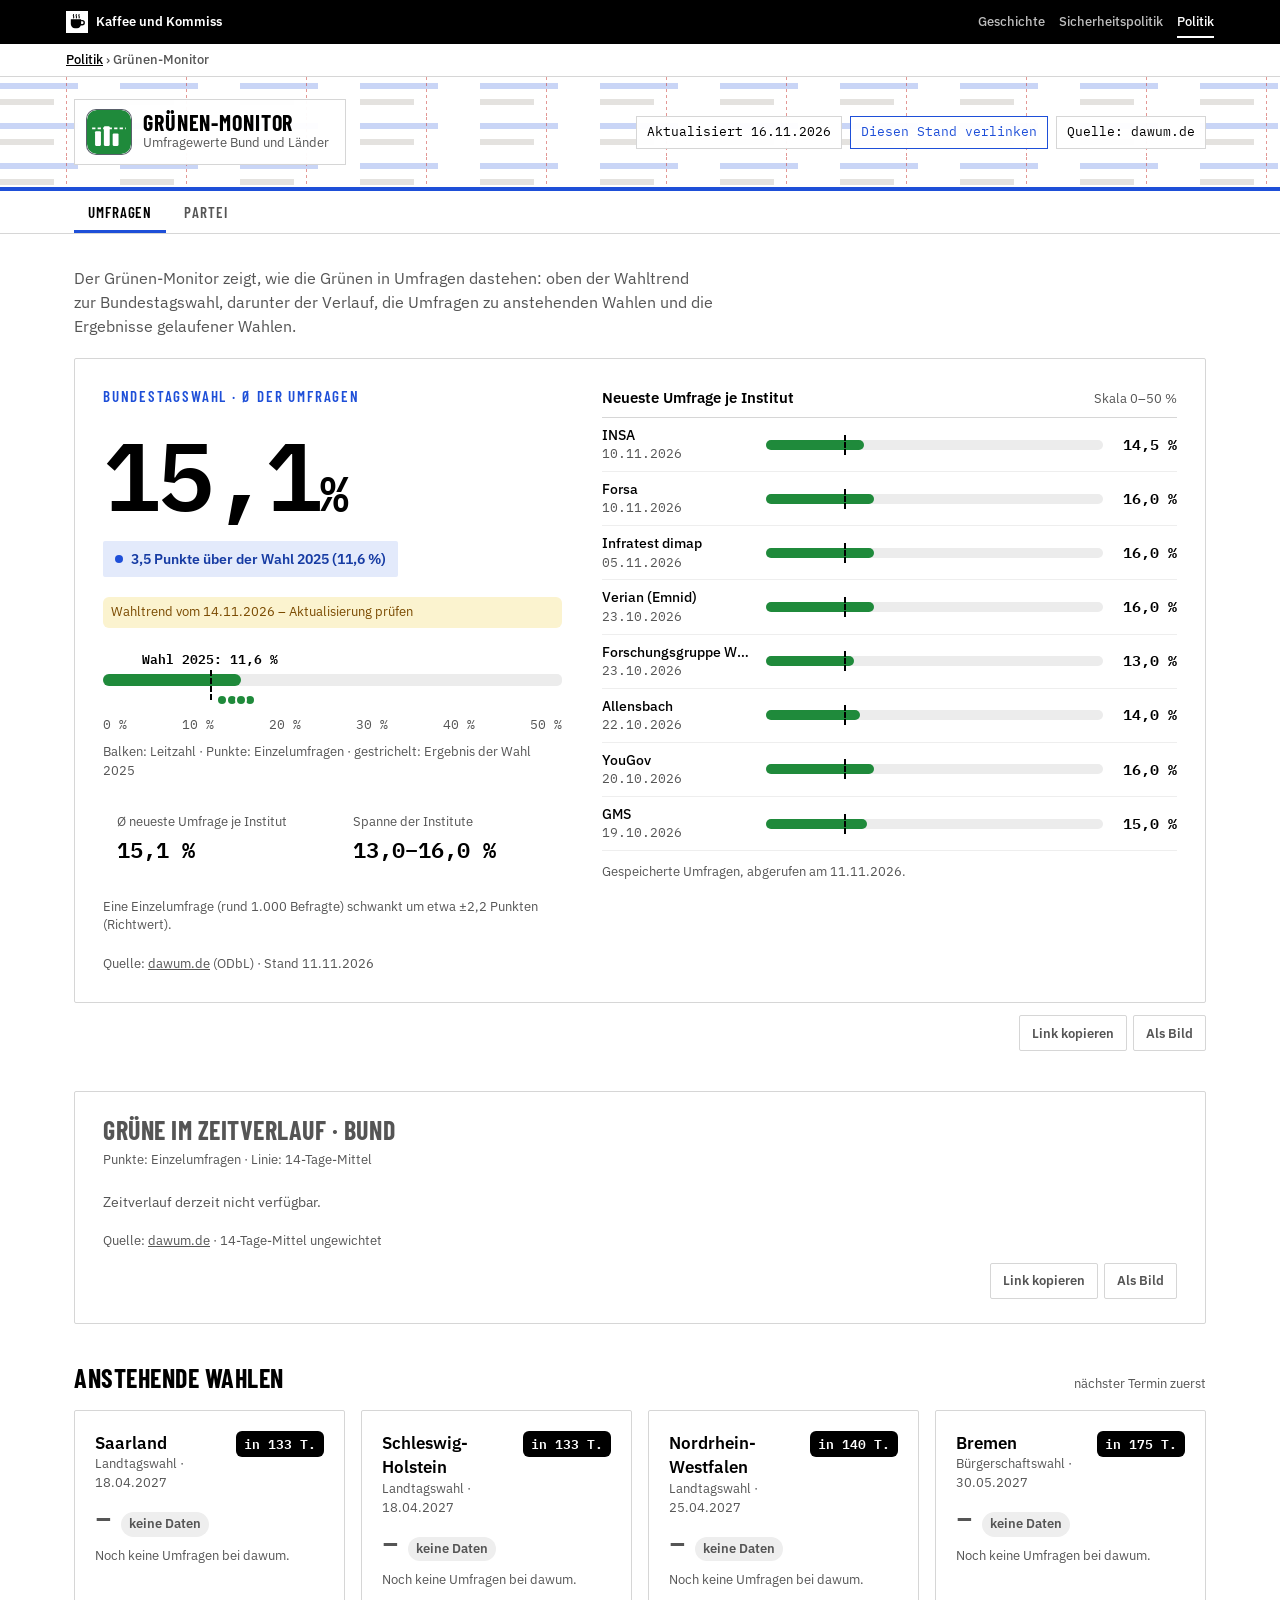
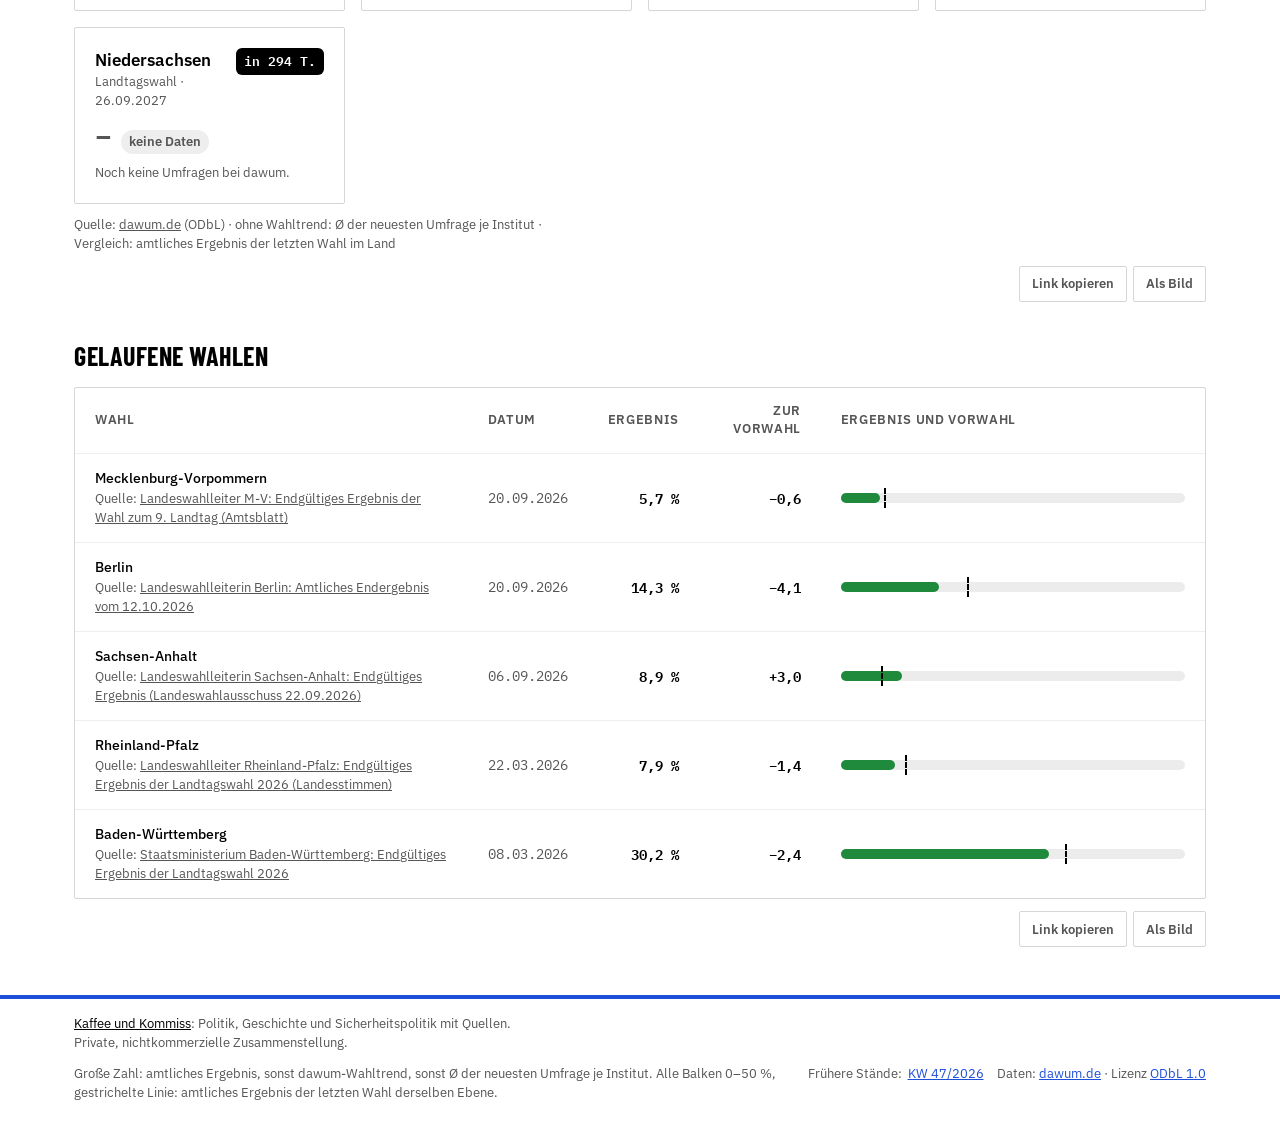
==== index.html @ 3185d1db "Startseite: Einleitungssatz vor dem Wahltrend Co-Authored-By: Claude Opus 5.5 <noreply@anthropic.com" ====
<!doctype html>
<html lang="de" class="kk-b-poli">
<head>
<meta charset="utf-8">
<meta name="viewport" content="width=device-width, initial-scale=1">
<title>Grünen-Monitor · Umfragewerte</title>
<meta name="description" content="Aktuelle Grünen-Umfragewerte: Bundestagswahl und Landtagswahlen, sortiert nach Wahltermin, im Vergleich zur letzten Wahl.">
<link rel="canonical" href="https://kaffeeundkommiss.github.io/gruene-monitor/">
<!-- Vorschaukarten für Social Media und Blogs. Bilder erzeugt og/make-og.py (Routine, wöchentlich). -->
<meta property="og:type" content="website">
<meta property="og:site_name" content="Grünen-Monitor">
<meta property="og:locale" content="de_DE">
<meta property="og:title" content="Grünen-Monitor · Umfragewerte">
<meta property="og:description" content="Aktuelle Grünen-Umfragewerte: Bundestagswahl und Landtagswahlen, sortiert nach Wahltermin, im Vergleich zur letzten Wahl.">
<meta property="og:url" content="https://kaffeeundkommiss.github.io/gruene-monitor/">
<meta property="og:image" content="https://kaffeeundkommiss.github.io/gruene-monitor/og/umfragen.png">
<meta property="og:image:width" content="1200">
<meta property="og:image:height" content="630">
<meta property="og:image:alt" content="Grünen-Wahltrend im Bund im Vergleich zur Bundestagswahl 2025 und 14-Tage-Mittel der letzten 90 Tage">
<meta name="twitter:card" content="summary_large_image">
<meta name="twitter:title" content="Grünen-Monitor · Umfragewerte">
<meta name="twitter:description" content="Aktuelle Grünen-Umfragewerte: Bundestagswahl und Landtagswahlen, sortiert nach Wahltermin, im Vergleich zur letzten Wahl.">
<meta name="twitter:image" content="https://kaffeeundkommiss.github.io/gruene-monitor/og/umfragen.png">
<link rel="icon" href="icons/favicon.ico" sizes="32x32">
<link rel="icon" href="icons/favicon.svg" type="image/svg+xml">
<link rel="apple-touch-icon" sizes="180x180" href="icons/apple-touch-icon.png">
<link rel="apple-touch-icon-precomposed" sizes="180x180" href="icons/apple-touch-icon.png">
<link rel="manifest" href="manifest.webmanifest">
<meta name="theme-color" content="#000000">
<meta name="apple-mobile-web-app-title" content="Grünen-Monitor">
<meta name="apple-mobile-web-app-capable" content="yes">
<link rel="preconnect" href="https://fonts.googleapis.com">
<link rel="preconnect" href="https://fonts.gstatic.com" crossorigin>
<link href="https://fonts.googleapis.com/css2?family=Barlow+Condensed:wght@500;600;700&family=IBM+Plex+Sans:wght@400;500;600;700&family=IBM+Plex+Mono:wght@400;500;600&display=swap" rel="stylesheet">
<link rel="stylesheet" href="basis.css">
<style>
  :root{
    --bg:#F5F6F2; --paper:#FFFFFF; --ink:#171A21; --mute:#5E6470; --line:#E3E5DE;
    --rail:#EEF0EA; --hair:#F0F1EC;
    --ueber:#1E4FD8; --partei:#1F8A3B; --vorwahl:#000000;
    --ok-bg:#E3EAFB; --ok-fg:#163BA3;
    --bad-bg:#FDECEA; --bad-fg:#8A1C12; --bad-dot:#B42318;
    --keine-bg:#EEF0EA; --keine-fg:#4A505B;
    --hinweis-bg:#FBF3CF; --hinweis-fg:#7A4A00;
    --body:"IBM Plex Sans",system-ui,sans-serif;
    --mono:"IBM Plex Mono",ui-monospace,monospace;
    --max:1180px; --r:14px;
  }
  *{box-sizing:border-box}
  html{-webkit-text-size-adjust:100%}
  body{margin:0;background:var(--bg);color:var(--ink);font-family:var(--body);font-size:15px;line-height:1.45}
  a{color:var(--ueber)} a:hover{color:#163BA3}
  .wrap{max-width:var(--max);margin:0 auto;padding:0 24px}
  h2{margin:0;font-size:22px;font-weight:700;letter-spacing:-.01em}
  .mono{font-family:var(--mono)}

  /* ---------- Kopf ---------- */
  header.top{background:var(--ink);color:#F5F6F2}
  header.top .wrap{display:flex;flex-wrap:wrap;align-items:center;justify-content:space-between;gap:16px;padding-top:18px;padding-bottom:18px}
  .marke{display:flex;align-items:center;gap:14px}
  .marke img{width:40px;height:40px;display:block;border-radius:9px;box-shadow:0 0 0 1px #5A606B}
  .marke .name{font-weight:700;font-size:20px;letter-spacing:-.01em}
  .marke .unter{font-size:13px;color:#B9BDC6}
  .badges{display:flex;flex-wrap:wrap;gap:8px;font-family:var(--mono);font-size:13px}
  .badges span{padding:6px 10px;border:1px solid #3A3F4B;border-radius:6px;white-space:nowrap}
  .badge-knopf{font:inherit;padding:6px 10px;border:1px solid #FFFFFF;border-radius:6px;background:transparent;color:#FFFFFF;cursor:pointer;white-space:nowrap}
  .badge-knopf:hover{background:#FFFFFF;color:#171A21}
  .momentaufnahme{margin-bottom:20px;padding:12px 16px;border-radius:10px;background:var(--hinweis-bg);color:var(--hinweis-fg);font-size:14px}
  .momentaufnahme a{color:inherit;font-weight:600}
  .quelle{margin:12px 0 0;font-size:13px;color:var(--mute)}
  .quelle a{color:var(--mute)}
  .abruf{margin:12px 0 0;font-size:13px;color:var(--mute)}
  .abruf a{color:var(--mute)}
  .unschaerfe{margin:0;font-size:13px;line-height:1.45;color:var(--mute)}
  td.wahl .beleg{display:block;font-size:13px;font-weight:400;color:var(--mute);margin-top:2px}
  td.wahl .beleg a{color:var(--mute)}
  footer .archiv a{margin-left:6px}
  nav.seiten{background:var(--ink);border-top:1px solid #2A2E38}
  nav.seiten .wrap{display:flex;gap:4px}
  nav.seiten a{color:#B9BDC6;text-decoration:none;font-weight:600;font-size:14px;padding:12px 14px;border-bottom:3px solid transparent}
  nav.seiten a:hover{color:#F5F6F2}
  nav.seiten a[aria-current="page"]{color:#F5F6F2;border-bottom-color:#F5F6F2}
  nav.seiten a:focus-visible{outline:2px solid #F5F6F2;outline-offset:-2px}

  main{max-width:var(--max);margin:0 auto;padding:32px 24px 8px;display:flex;flex-direction:column;gap:40px}
  .kopfzeile{display:flex;justify-content:space-between;align-items:baseline;flex-wrap:wrap;gap:8px}
  .kopfzeile .hint{font-size:13px;color:var(--mute)}
  .karte{background:var(--paper);border:1px solid var(--line);border-radius:var(--r)}

  /* ---------- Balken ---------- */
  .bar{position:relative;height:10px;background:var(--rail);border-radius:5px}
  .bar .fill{position:absolute;left:0;top:0;height:100%;width:var(--w);background:var(--c);border-radius:5px}
  /* Marke: Ergebnis der letzten Wahl derselben Ebene (Position je Balken) */
  .bar .mark{position:absolute;left:var(--m);top:-5px;bottom:-5px;border-left:2px dashed var(--vorwahl)}

  /* ---------- Bund-Hero ---------- */
  .hero{padding:28px;display:flex;flex-wrap:wrap;gap:40px}
  .hero .zahlen{flex:1 1 340px;display:flex;flex-direction:column;gap:20px;min-width:0}
  .hero .liste{flex:1.3 1 420px;min-width:0;display:flex;flex-direction:column;gap:4px}
  .ueberschrift{margin:0;font-size:15px;font-weight:600;text-transform:uppercase;letter-spacing:.06em;color:var(--mute)}
  .leitzahl{display:flex;align-items:baseline;gap:16px;flex-wrap:wrap}
  .leitzahl .num{font-family:var(--mono);font-weight:600;font-size:96px;line-height:1;letter-spacing:-.04em}
  .leitzahl .num .pz{font-size:48px}
  .leitzahl .delta{display:flex;flex-direction:column;gap:6px}
  .leitzahl .delta .wert{font-family:var(--mono);font-size:18px;font-weight:600}
  .leitzahl .delta .wert.ab{color:var(--bad-dot)} .leitzahl .delta .wert.auf{color:var(--ok-fg)}
  .leitzahl .delta .lbl{font-size:13px;color:var(--mute)}
  .chip{display:inline-flex;align-self:flex-start;align-items:center;gap:8px;padding:8px 12px;border-radius:8px;font-weight:600;font-size:14px}
  .chip .dot{width:8px;height:8px;border-radius:50%}
  .chip.unter{background:var(--bad-bg);color:var(--bad-fg)} .chip.unter .dot{background:var(--bad-dot)}
  .chip.ueber,.chip.auf{background:var(--ok-bg);color:var(--ok-fg)} .chip.ueber .dot,.chip.auf .dot{background:var(--ueber)}
  .chip.ohne{background:var(--keine-bg);color:var(--keine-fg)} .chip.ohne .dot{background:var(--keine-fg)}
  .chip.keine{background:var(--keine-bg);color:var(--keine-fg)} .chip.keine .dot{background:var(--keine-fg)}

  .skala{display:flex;flex-direction:column;gap:8px}
  .skala .feld{position:relative;height:60px}
  .skala .bar{position:absolute;left:0;right:0;top:26px;height:12px}
  .skala .bar .fill{border-radius:6px}
  .skala .bar .mark{top:-4px;bottom:-14px}
  /* marklbl und punkt liegen im .bar, ihre top-Werte zählen also ab dessen Oberkante:
     die Marke 20 px darüber, die Punkte 22 px darunter – so bleibt beides im .feld
     und läuft weder in den Balken noch in die Achsenbeschriftung. */
  .skala .marklbl{position:absolute;left:var(--m);top:-24px;transform:translateX(-50%);font-family:var(--mono);font-size:13px;font-weight:600;color:var(--vorwahl);white-space:nowrap}
  .skala .punkt{position:absolute;top:22px;width:8px;height:8px;border-radius:50%;background:var(--partei);transform:translateX(-50%);box-shadow:0 0 0 2px var(--paper)}
  .skala .achse{display:flex;justify-content:space-between;font-family:var(--mono);font-size:13px;color:var(--mute)}
  .skala .legende{font-size:13px;color:var(--mute)}

  .kennzahlen{margin:0;display:grid;grid-template-columns:repeat(2,minmax(0,1fr));gap:12px}
  .kennzahlen>div{background:var(--bg);border-radius:10px;padding:12px 14px}
  .kennzahlen dt{font-size:13px;color:var(--mute)}
  .kennzahlen dd{margin:2px 0 0;font-family:var(--mono);font-size:22px;font-weight:600}

  .liste .lkopf{display:flex;justify-content:space-between;align-items:baseline;padding-bottom:8px;border-bottom:1px solid var(--line)}
  .liste .lkopf h3{margin:0;font-size:15px;font-weight:600}
  .liste .lkopf .skl{font-size:13px;color:var(--mute)}
  .inst-zeile{display:grid;grid-template-columns:150px 1fr 60px;align-items:center;gap:14px;padding:7px 0;border-bottom:1px solid var(--hair)}
  .inst-zeile .nam{font-weight:500;font-size:14px;white-space:nowrap;overflow:hidden;text-overflow:ellipsis}
  .inst-zeile .dat{font-family:var(--mono);font-size:13px;color:var(--mute)}
  .inst-zeile .val{font-family:var(--mono);font-weight:600;text-align:right}
  details.insts>summary{display:none}

  /* ---------- Zeitverlauf ---------- */
  /* Farben der Seite, nicht eigene: Punkte wie im Hero (--partei), die letzte Wahl wie
     überall gestrichelt (--vorwahl), die Mittelwertlinie in --ink. */
  .verlauf{padding:24px 28px}
  .verlauf h2{font-size:15px;font-weight:600;text-transform:uppercase;letter-spacing:.06em;color:var(--mute)}
  .verlauf .sub{margin:6px 0 14px;font-size:13px;color:var(--mute)}
  .fv-chart{position:relative;min-height:260px;
    --fv-linie:var(--ink); --fv-punkt:var(--partei); --fv-vorwahl:var(--mute);
    --fv-gitter:var(--line); --fv-mute:var(--mute)}
  .fv-chart svg{display:block;width:100%;height:auto;overflow:visible}
  /* Endwert und Beschriftung der letzten Wahl liegen zwangsläufig über Punkten – ein Rand in
     Papierfarbe stellt sie frei, statt sie dort hineinzuzeichnen. */
  .fv-chart .fv-frei{paint-order:stroke fill;stroke:var(--paper);stroke-width:3.5px;stroke-linejoin:round}
  .fv-leer{min-height:0;font-size:14px;color:var(--mute);padding:8px 0}
  .fv-quelle{margin:12px 0 0;font-size:13px;color:var(--mute)}
  .fv-quelle a{color:var(--mute)}
  .fv-tip{position:absolute;pointer-events:none;display:none;z-index:2;
    background:var(--paper);border:1px solid var(--line);border-radius:8px;
    padding:8px 10px;font-size:13px;line-height:1.45;white-space:nowrap;
    box-shadow:0 4px 14px rgba(23,26,33,.16)}
  .fv-tip .fv-d{font-family:var(--mono);color:var(--mute);margin-bottom:2px}
  .fv-tip .fv-m{font-weight:600}

  /* ---------- Anstehende Wahlen ---------- */
  .kacheln{display:grid;grid-template-columns:repeat(auto-fill,minmax(250px,1fr));gap:16px}
  .kachel{padding:20px;display:flex;flex-direction:column;gap:14px}
  .kachel .kkopf{display:flex;justify-content:space-between;align-items:flex-start;gap:8px}
  .kachel h3{margin:0;font-size:17px;font-weight:600}
  .kachel .wann{font-size:13px;color:var(--mute)}
  .kachel .tage{font-family:var(--mono);font-size:13px;font-weight:600;padding:4px 8px;border-radius:6px;background:var(--ink);color:#FFFFFF;white-space:nowrap}
  .kachel .wert{display:flex;align-items:baseline;gap:10px;flex-wrap:wrap}
  .kachel .wert .num{font-family:var(--mono);font-size:40px;font-weight:600;letter-spacing:-.03em;line-height:1}
  .kachel .pill{font-size:13px;font-weight:600;padding:3px 8px;border-radius:999px}
  .pill.unter{background:var(--bad-bg);color:var(--bad-fg)}
  .pill.ueber,.pill.auf{background:var(--ok-bg);color:var(--ok-fg)}
  .pill.keine,.pill.ohne{background:var(--keine-bg);color:var(--keine-fg)}
  .kachel .basis{font-size:13px;color:var(--mute)}
  .notiz{font-size:13px;line-height:1.4;color:var(--keine-fg);background:var(--keine-bg);border-radius:6px;padding:6px 8px}
  .hinweis{font-size:13px;color:var(--hinweis-fg);background:var(--hinweis-bg);border-radius:6px;padding:6px 8px}
  .kachel.leer{gap:10px}
  .kachel.leer .wert .num{font-size:28px;color:var(--mute)}

  /* ---------- Gelaufene Wahlen ---------- */
  .tabelle{overflow-x:auto}
  table{width:100%;border-collapse:collapse;font-size:14px;min-width:560px}
  thead tr{text-align:left;color:var(--mute);font-size:13px;text-transform:uppercase;letter-spacing:.05em}
  th{padding:14px 20px;font-weight:600}
  td{padding:14px 20px}
  tbody tr{border-top:1px solid var(--hair)}
  td.wahl{font-weight:500}
  td.mono{font-family:var(--mono);color:var(--mute)}
  td.erg{font-family:var(--mono);font-weight:600;text-align:right}
  td.trend{font-family:var(--mono);color:var(--mute);text-align:right}
  td.vgl{font-family:var(--mono);font-weight:600;text-align:right;white-space:nowrap}
  td.erg .vgl-kurz{display:none}
  th.abstand,td.abstand{width:34%}

  footer{margin-top:40px}
  footer .wrap{border-top:1px solid var(--line);padding:20px 0 48px;display:flex;flex-wrap:wrap;justify-content:space-between;gap:12px;font-size:13px;color:var(--mute)}
  footer .erklaer{max-width:720px}

  .fehler{padding:20px;font-size:14px;color:var(--bad-fg);background:var(--bad-bg);border-radius:var(--r)}

  /* ---------- Mobil ---------- */
  @media(max-width:599px){
    .wrap,main{padding-left:16px;padding-right:16px}
    main{gap:28px;padding-top:20px}
    .hero{padding:20px;gap:20px;flex-direction:column}
    .hero .zahlen,.hero .liste{flex:1 1 auto}
    .leitzahl .num{font-size:72px}
    .leitzahl .num .pz{font-size:36px}
    h2{font-size:20px}
    details.insts>summary{display:flex;align-items:center;justify-content:center;min-height:44px;padding:0 14px;
      border:1px solid var(--line);background:var(--bg);border-radius:10px;font-size:14px;font-weight:600;cursor:pointer}
    details.insts>summary::-webkit-details-marker{display:none}
    .inst-zeile{grid-template-columns:1fr 52px;gap:4px 12px}
    .inst-zeile .bar{grid-column:1 / -1}
    /* Wahlen als schmale Zeilen statt Kacheln */
    .kacheln{grid-template-columns:1fr;gap:10px}
    .kachel{padding:14px 16px;display:grid;grid-template-columns:1fr auto;gap:8px 12px;align-items:center}
    .kachel .kkopf{display:contents}
    .kachel .tage{justify-self:end;align-self:start}
    .kachel .wert{grid-column:1 / -1}
    .kachel .wert .num{font-size:26px}
    .kachel .bar,.kachel .basis,.kachel .hinweis,.kachel .notiz{grid-column:1 / -1}
    .verlauf{padding:18px 16px}
    .fv-chart{min-height:220px}
    .kachel .basis{display:none}
    th,td{padding:12px 14px}
    /* Am Handy passt die Tabelle nur ohne Balkenspalte: der Wert steht ja daneben. */
    table{min-width:0}
    th.abstand,td.abstand{display:none}
    td.mono{white-space:nowrap}
    td.erg{white-space:nowrap}
    /* Die Veränderung zur Vorwahl steht am Handy unter dem Ergebnis statt in eigener Spalte. */
    th.vgl,td.vgl{display:none}
    #gelaufen-tabelle th,#gelaufen-tabelle td{padding:12px 10px}
    td.erg .vgl-kurz{display:block;font-size:12px;font-weight:500;color:var(--mute)}
  }
.einstieg{margin:0 0 -20px;max-width:40em;color:var(--mute);font-size:16px;line-height:1.5}
</style>
<link rel="stylesheet" href="bereich.css?v=2">
</head>
<body>
<div class="kk-leiste"><div class="kk-in">
  <a class="kk-haus" href="https://kaffeeundkommiss.github.io/"><img src="kk-tasse.svg" alt="" width="22" height="22"><span>Kaffee und Kommiss</span></a>
  <nav class="kk-bereiche" aria-label="Bereiche"><a href="https://kaffeeundkommiss.github.io/geschichte/">Geschichte</a><a href="https://kaffeeundkommiss.github.io/sicherheitspolitik/"><span class="kk-lang">Sicherheitspolitik</span><span class="kk-kurz">Sicherheit</span></a><a href="https://kaffeeundkommiss.github.io/politik/" aria-current="true">Politik</a></nav>
</div></div>

<nav class="kk-pfad" aria-label="Pfad"><div class="kk-in"><a href="https://kaffeeundkommiss.github.io/politik/">Politik</a> › <span aria-current="page">Grünen-Monitor</span></div></nav>
<header class="top">
  <div class="wrap">
    <div class="marke">
      <img src="icons/icon.svg" width="40" height="40" alt="">
      <div>
        <h1 class="name">Grünen-Monitor</h1>
        <div class="unter">Umfragewerte Bund und Länder</div>
      </div>
    </div>
    <div class="badges">
      <span id="stand">Stand wird geladen …</span>
      <button type="button" class="badge-knopf" id="stand-link" hidden title="Link auf diesen Datenstand kopieren – zeigt auch später dieselben Zahlen">Diesen Stand verlinken</button>
      <span>Quelle: dawum.de</span>
    </div>
  </div>
</header>
<nav class="seiten" aria-label="Seiten">
  <div class="wrap">
    <a href="index.html" aria-current="page">Umfragen</a>
    <a href="partei.html">Partei</a>
  </div>
</nav>

<main>
  <div class="momentaufnahme" id="momentaufnahme" hidden></div>

  <p class="einstieg">Der Grünen-Monitor zeigt, wie die Grünen in Umfragen dastehen: oben der Wahltrend zur Bundestagswahl, darunter der Verlauf, die Umfragen zu anstehenden Wahlen und die Ergebnisse gelaufener Wahlen.</p>

  <section id="bund-hero" aria-labelledby="bund-titel" data-teilen="Bundestagswahl"></section>

  <section id="bund-verlauf" class="karte verlauf" aria-labelledby="verlauf-titel" data-teilen="Zeitverlauf Bund" hidden>
    <h2 id="verlauf-titel">Grüne im Zeitverlauf · Bund</h2>
    <p class="sub" id="verlauf-sub">Punkte: Einzelumfragen · Linie: 14-Tage-Mittel</p>
    <div id="verlauf-chart" class="fv-chart"></div>
    <p class="fv-quelle">Quelle: <a href="https://dawum.de/Bundestag/" rel="noopener">dawum.de</a> · 14-Tage-Mittel ungewichtet</p>
  </section>

  <section id="anstehend" aria-labelledby="anstehend-titel" data-teilen="Anstehende Wahlen">
    <div class="kopfzeile">
      <h2 id="anstehend-titel">Anstehende Wahlen</h2>
      <span class="hint">nächster Termin zuerst</span>
    </div>
    <div class="kacheln" id="anstehend-grid" style="margin-top:16px"></div>
    <p class="quelle">Quelle: <a href="https://dawum.de" rel="noopener">dawum.de</a> (ODbL) · ohne Wahltrend: Ø der neuesten Umfrage je Institut · Vergleich: amtliches Ergebnis der letzten Wahl im Land</p>
  </section>

  <section id="gelaufen" aria-labelledby="gelaufen-titel" data-teilen="Gelaufene Wahlen" data-quelle="amtliche Endergebnisse der Landeswahlleitungen" hidden>
    <div class="kopfzeile"><h2 id="gelaufen-titel">Gelaufene Wahlen</h2></div>
    <div class="karte tabelle" id="gelaufen-tabelle" style="margin-top:16px"></div>
  </section>
</main>

<footer>
  <div class="wrap">
    <p class="kk-satz"><a href="https://kaffeeundkommiss.github.io/">Kaffee und Kommiss</a>: Politik, Geschichte und Sicherheitspolitik mit Quellen. Private, nichtkommerzielle Zusammenstellung.</p>
    <span class="erklaer">
      Große Zahl: amtliches Ergebnis, sonst dawum-Wahltrend, sonst Ø der neuesten Umfrage je Institut.
      Alle Balken 0–50 %, gestrichelte Linie: amtliches Ergebnis der letzten Wahl derselben Ebene.
    </span>
    <span class="archiv" id="archiv" hidden></span>
    <span>
      Daten: <a href="https://dawum.de" rel="noopener">dawum.de</a> ·
      Lizenz <a href="https://opendatacommons.org/licenses/odbl/1.0/" rel="noopener">ODbL 1.0</a>
    </span>
  </div>
</footer>

<!-- ?v= bei jeder Änderung an monitor-utils.js hochzählen: sonst kann ein Browser
     die alte Fassung aus dem Cache zur neuen Seite laden (siehe Notbremse unten). -->
<script src="monitor-utils.js?v=4"></script>
<script src="teilen.js?v=2"></script>
<script>
(async function(){
  // Die Seite besteht aus einer HTML- und einer JS-Datei, die zusammengehören. Liefert ein
  // Cache die alte monitor-utils.js zur neuen index.html, fehlen Funktionen und es käme
  // eine komplett leere Seite heraus. Deshalb: prüfen, einmal frisch nachladen, und wenn
  // auch das nicht hilft, den Fehler zeigen statt nichts.
  const BENOETIGT = ['fmt','dfmt','esc','extractPartei','filterByAge','filterTrend','rowsNachWahl',
                     'gruppiereEbenen','tageBis','vergleichText','wahlAbgeschlossen',
                     'verlaufPunkte','gleitendesMittel','mergeVerlauf','isoWoche','unschaerfe'];
  const fehlende = () => BENOETIGT.filter((n) => typeof (window.MonitorUtils || {})[n] !== 'function');

  function zeigeFehler(text){
    const el = document.getElementById('bund-hero');
    if(el) el.innerHTML = '<div class="fehler"><strong>Die Seite konnte nicht geladen werden.</strong><br>'
      + text + '</div>';
  }

  if(fehlende().length){
    console.warn('monitor-utils.js unvollständig (vermutlich aus dem Cache), lade neu:', fehlende());
    await new Promise((fertig) => {
      const s = document.createElement('script');
      s.src = 'monitor-utils.js?frisch=' + Date.now();
      s.onload = s.onerror = fertig;
      document.head.appendChild(s);
    });
  }
  if(fehlende().length){
    zeigeFehler('Eine veraltete Fassung von <code>monitor-utils.js</code> steckt im Cache. '
      + 'Bitte die Seite neu laden (am Handy: Browser-Cache leeren).');
    return;
  }

  // Momentaufnahme: ?stand=2026-KW45 zeigt den damals gespeicherten Stand aus archiv/,
  // ohne Live-Daten – damit ein Link in einem Blogpost auch später dieselben Zahlen zeigt.
  const SNAP = (/^\d{4}-KW\d{2}$/.exec(new URLSearchParams(location.search).get('stand') || '') || [null])[0];
  const DATA_URL = SNAP ? 'archiv/' + SNAP + '.json' : 'data.json?t=' + Date.now();
  const DAWUM_URL = 'https://api.dawum.de/newest_surveys.json';
  const MAX_PCT = 50;                      // Skala aller Balken, einheitlich (0–50 %)
  const {fmt, dfmt, esc, extractPartei, filterByAge, filterTrend, rowsNachWahl,
         gruppiereEbenen, tageBis, vergleichText, wahlAbgeschlossen,
         verlaufPunkte, gleitendesMittel, mergeVerlauf, isoWoche, unschaerfe} = MonitorUtils;

  const pz = (v) => fmt(v) + ' %';
  const breite = (v) => (v == null ? 0 : Math.min(Math.max(v, 0), MAX_PCT) / MAX_PCT * 100).toFixed(2) + '%';
  // Vergleichswert einer Ebene: amtliches Ergebnis der letzten Wahl ({wert, jahr}).
  const vw = (ebene) => (ebene && ebene.vorwahl && ebene.vorwahl.wert != null ? ebene.vorwahl : null);
  // Balken in Parteifarbe; die gestrichelte Marke steht beim Ergebnis der letzten Wahl.
  const balken = (v, ref, extra) => `<div class="bar" style="--m:${ref ? breite(ref.wert) : '0%'}">
      <div class="fill" style="--w:${breite(v)};--c:var(--partei)"></div>
      ${ref ? '<div class="mark"></div>' : ''}${extra || ''}</div>`;
  // "Landtagswahl Saarland" -> Land "Saarland", Typ "Landtagswahl"
  const teileName = (name) => {
    const t = String(name || '').split(' ');
    return t.length > 1 ? {typ: t[0], land: t.slice(1).join(' ')} : {typ: '', land: name || ''};
  };

  // ---------- Daten laden (unveränderte Logik) ----------
  let data = {ebenen: []};
  const banner = document.getElementById('momentaufnahme');
  const kwText = (kw) => kw.replace(/^(\d{4})-KW(\d{2})$/, 'KW $2/$1');
  try {
    const r = await fetch(DATA_URL, {cache: 'no-store'});
    if(!r.ok) throw new Error('HTTP ' + r.status);
    data = await r.json();
  } catch(e){
    console.warn('%s nicht ladbar', DATA_URL, e);
    if(!SNAP){
      document.getElementById('stand').textContent = 'Daten nicht geladen';
      zeigeFehler('Die Umfragedaten (<code>data.json</code>) waren nicht abrufbar. '
        + 'Bitte später erneut laden.');
      return;
    }
    if(SNAP){
      banner.hidden = false;
      document.getElementById('stand').textContent = 'Momentaufnahme fehlt';
      banner.innerHTML = 'Die Momentaufnahme ' + esc(kwText(SNAP)) + ' gibt es nicht. '
        + '<a href="' + esc(location.pathname) + '">Zur aktuellen Ansicht</a>';
      return;
    }
  }
  // Bezugstag aller Altersfilter und Countdowns: in einer Momentaufnahme der Tag, an dem
  // sie entstand, sonst heute.
  const NOW = SNAP && data.erstellt ? new Date(data.erstellt) : undefined;
  const KW = isoWoche(data.erstellt);
  document.getElementById('stand').textContent = SNAP
    ? 'Momentaufnahme ' + kwText(SNAP)
    : 'Aktualisiert ' + (data.erstellt ? dfmt(data.erstellt) : 'unbekannt');
  if(SNAP){
    banner.hidden = false;
    banner.innerHTML = 'Momentaufnahme ' + esc(kwText(SNAP)) + ', Datenstand ' + esc(dfmt(data.erstellt))
      + '. Gezeigt werden die damals gespeicherten Werte, ohne Live-Daten. '
      + '<a href="' + esc(location.pathname) + '">Zur aktuellen Ansicht</a>';
  } else if(KW){
    const knopf = document.getElementById('stand-link');
    knopf.hidden = false;
    knopf.addEventListener('click', async () => {
      const url = location.origin + location.pathname + '?stand=' + KW;
      try { await navigator.clipboard.writeText(url); knopf.textContent = 'Link kopiert'; }
      catch(e){ window.prompt('Link auf diesen Datenstand:', url); }
      setTimeout(() => { knopf.textContent = 'Diesen Stand verlinken'; }, 1800);
    });
  }
  // Frühere Stände im Fuß verlinken (archiv/index.json schreibt update.py).
  fetch('archiv/index.json', {cache: 'no-store'}).then((r) => r.ok ? r.json() : [])
    .then((liste) => {
      const el = document.getElementById('archiv');
      const kws = (liste || []).filter((k) => /^\d{4}-KW\d{2}$/.test(k)).sort().reverse().slice(0, 8);
      if(!el || !kws.length) return;
      el.hidden = false;
      el.innerHTML = 'Frühere Stände:' + kws.map((k) => '<a href="?stand=' + k + '">' + esc(kwText(k)) + '</a>').join('');
    }).catch(() => {});

  let db = null;
  if(!SNAP && (data.ebenen || []).some((e) => !wahlAbgeschlossen(e))){
    // Zeitbegrenzung (Startwert 6 s): Antwortet dawum nicht, zeigt die Seite die
    // gespeicherten Werte aus data.json, statt auf die API zu warten.
    const abbruch = new AbortController();
    const uhr = setTimeout(() => abbruch.abort(), 6000);
    try { db = await (await fetch(DAWUM_URL, {signal: abbruch.signal})).json(); }
    catch(e){ console.warn('dawum live nicht erreichbar, nutze data.json', e); }
    finally { clearTimeout(uhr); }
  } // sind alle Wahlen gelaufen, gibt es nichts abzufragen

  // Einzelumfragen je Ebene: live von dawum, sonst der gespeicherte Fallback.
  function umfragen(ebene){
    // Ist die Wahl gelaufen und amtlich, ersetzt das Ergebnis die Umfragen: dann hier
    // nichts mehr abfragen oder auswerten.
    if(wahlAbgeschlossen(ebene))
      return {rows: [], live: false, stand: (ebene.wahlergebnis || {}).datum, fertig: true};
    if(db){
      const rows = filterByAge(
        extractPartei(db, (t) => new RegExp(ebene.parlament_regex, 'i').test(t)),
        ebene.umfrage_max_alter_tage, NOW);
      return {rows, live: true, stand: db.Database && db.Database.Last_Update};
    }
    const fb = ebene.umfragen || {};
    return {rows: filterByAge(fb.rows || [], ebene.umfrage_max_alter_tage, NOW), live: false, stand: fb.stand};
  }

  // Leitzahl-Rangfolge: amtliches Ergebnis -> aktueller Wahltrend -> Ø der Umfragen.
  function leitzahl(ebene, rows){
    const erg = ebene.wahlergebnis && ebene.wahlergebnis.wert != null ? ebene.wahlergebnis : null;
    const mittel = erg ? rowsNachWahl(rows, erg.datum) : rows;
    const avg = mittel.length ? mittel.reduce((s, r) => s + r.wert, 0) / mittel.length : null;
    const trend = filterTrend(ebene.wahltrend, ebene.wahltrend_max_alter_tage, NOW);
    if(erg)   return {art: 'ergebnis', wert: erg.wert, erg, avg, anzahl: mittel.length};
    if(trend) return {art: 'trend', wert: trend.wert, trend, avg, anzahl: mittel.length};
    return {art: 'avg', wert: avg, avg, anzahl: mittel.length};
  }

  // Hinweis nur, wenn ein Wahltrend da ist, aber veraltet. Fehlt er ganz (in den Ländern
  // die Regel), sagt das die Basiszeile ("Ø aus n Umfragen") und der Satz unter den
  // Kacheln. Ein gelber Kasten in jeder Kachel sah nach Warnung aus und war nur Rauschen.
  function hinweis(ebene){
    const t = ebene.wahltrend;
    if(t && t.wert != null && !filterTrend(t, ebene.wahltrend_max_alter_tage, NOW))
      return 'Wahltrend vom ' + dfmt(t.stand) + ' – Aktualisierung prüfen';
    return '';
  }

  const gruppen = gruppiereEbenen(data.ebenen || [], NOW);

  // ---------- Bund-Hero ----------
  const heroEl = document.getElementById('bund-hero');
  const bund = gruppen.bund[0];
  if(!bund){
    heroEl.innerHTML = '<div class="fehler">Keine Bundesdaten in data.json gefunden.</div>';
  } else {
    const {rows, live, stand} = umfragen(bund);
    const lz = leitzahl(bund, rows);
    const ref = vw(bund);
    const h = vergleichText(lz.wert, ref);
    const d = lz.art === 'trend' ? lz.trend.delta : null;
    const werte = rows.map((r) => r.wert);
    const spanne = werte.length ? fmt(Math.min(...werte)) + '–' + fmt(Math.max(...werte)) + ' %' : '–';
    const punkte = rows.map((r) =>
      `<span class="punkt" style="left:${breite(r.wert)}" title="${esc(r.institut)}: ${pz(r.wert)}"></span>`).join('');
    const hw = hinweis(bund);
    const moe = unschaerfe(lz.wert, 1000);
    const standHero = lz.art === 'trend' && lz.trend.stand ? 'Wahltrend vom ' + dfmt(lz.trend.stand)
      : stand ? 'Stand ' + dfmt(stand) : '';
    heroEl.dataset.quelle = 'dawum.de (ODbL)';
    heroEl.dataset.stand = standHero;

    heroEl.innerHTML = `<div class="karte hero">
      <div class="zahlen">
        <h2 class="ueberschrift" id="bund-titel">${esc(bund.name)} · ${
          lz.art === 'trend' ? 'Wahltrend' : lz.art === 'ergebnis' ? 'Amtliches Ergebnis' : 'Ø der Umfragen'}</h2>
        <div class="leitzahl">
          <div class="num">${lz.wert == null ? '–' : fmt(lz.wert) + '<span class="pz">%</span>'}</div>
          ${d != null ? `<div class="delta">
              <span class="wert ${d < 0 ? 'ab' : 'auf'}">${d < 0 ? '▼' : '▲'} ${fmt(Math.abs(d))}</span>
              <span class="lbl">zur Vorwoche</span></div>` : ''}
        </div>
        <div class="chip ${h.status}"><span class="dot"></span>${esc(h.lang)}</div>
        ${hw ? `<div class="hinweis">${esc(hw)}</div>` : ''}
        <div class="skala">
          <div class="feld">
            ${balken(lz.wert, ref, (ref ? '<div class="marklbl">Wahl ' + esc(ref.jahr) + ': ' + pz(ref.wert) + '</div>' : '') + punkte)}
          </div>
          <div class="achse"><span>0 %</span><span>10 %</span><span>20 %</span><span>30 %</span><span>40 %</span><span>50 %</span></div>
          <div class="legende">Balken: ${lz.art === 'trend' ? 'Wahltrend' : 'Leitzahl'} · Punkte: Einzelumfragen${ref ? ' · gestrichelt: Ergebnis der Wahl ' + esc(ref.jahr) : ''}</div>
        </div>
        <dl class="kennzahlen">
          <div><dt>Ø neueste Umfrage je Institut</dt><dd>${lz.avg == null ? '–' : pz(lz.avg)}</dd></div>
          <div><dt>Spanne der Institute</dt><dd>${spanne}</dd></div>
        </dl>
        ${moe != null ? `<p class="unschaerfe">Eine Einzelumfrage (rund 1.000 Befragte) schwankt um
          etwa ±${fmt(moe)} Punkten (Richtwert).${lz.art === 'trend'
          ? ' Der Wahltrend ist gewichtet und weicht daher leicht vom einfachen Ø ab.' : ''}</p>` : ''}
        <p class="quelle" style="margin:0">Quelle: <a href="https://dawum.de/${esc(bund.dawum_slug || '')}/" rel="noopener">dawum.de</a>
          (ODbL)${standHero ? ' · ' + esc(standHero) : ''}</p>
      </div>
      <div class="liste">
        <details class="insts" id="insts">
          <summary>Alle Institute anzeigen</summary>
          <div class="lkopf">
            <h3>Neueste Umfrage je Institut</h3><span class="skl">Skala 0–50 %</span>
          </div>
          ${rows.length ? rows.slice().sort((a, b) => (b.datum || '').localeCompare(a.datum || '')).map((r) =>
            `<div class="inst-zeile">
               <div><div class="nam">${esc(r.institut)}</div><div class="dat">${dfmt(r.datum)}</div></div>
               ${balken(r.wert, ref)}
               <div class="val">${pz(r.wert)}</div>
             </div>`).join('')
            : '<p class="basis">Keine Einzelumfragen gefunden.</p>'}
          <p class="abruf">${live
            ? 'Live von <a href="https://dawum.de/' + esc(bund.dawum_slug || '') + '/" rel="noopener">dawum.de</a>, Datenbank-Stand ' + dfmt(stand) + '.'
            : (stand ? 'Gespeicherte Umfragen, abgerufen am ' + dfmt(stand) + '.' : 'Live-Abruf nicht möglich und keine gespeicherten Daten.')}</p>
        </details>
      </div>
    </div>`;

    // Auf dem Desktop ist die Institutsliste offen, auf dem Handy hinter dem Button.
    const insts = document.getElementById('insts');
    const breit = window.matchMedia('(min-width:600px)');
    const anpassen = () => { insts.open = breit.matches; };
    anpassen();
    breit.addEventListener('change', anpassen);
  }

  // ---------- Zeitverlauf Bund ----------
  // Die Zeitreihe kommt aus data.json (die Routine holt sie wöchentlich aus der
  // vollständigen dawum-Datenbank). Die ohnehin schon geladenen neuesten Umfragen
  // werden dazugemischt, damit der rechte Rand zwischen zwei Läufen aktuell ist –
  // ohne einen zweiten, großen Abruf im Browser.
  (function zeitverlauf(){
    const sec = document.getElementById('bund-verlauf');
    const host = document.getElementById('verlauf-chart');
    if(!sec || !host || !bund) return;
    sec.hidden = false;

    const TAGE = (bund.verlauf_tage || 90), FENSTER = 14;
    const gespeichert = (bund.verlauf || {}).rows || [];
    const live = db ? extractPartei(db, (t) => new RegExp(bund.parlament_regex, 'i').test(t)) : [];
    const punkte = verlaufPunkte(mergeVerlauf(gespeichert, live), TAGE, NOW);

    if(punkte.length < 2){
      host.className = 'fv-leer';
      host.textContent = 'Zeitverlauf derzeit nicht verfügbar.';
      return;
    }
    const linie = gleitendesMittel(punkte, FENSTER);
    const sub = document.getElementById('verlauf-sub');
    if(sub) sub.textContent = `Letzte ${TAGE} Tage · Punkte: Einzelumfragen · `
      + `Linie: ${FENSTER}-Tage-Mittel`;

    const NS = 'http://www.w3.org/2000/svg';
    const el = (n, a, eltern) => { const e = document.createElementNS(NS, n);
      for(const k in a) e.setAttribute(k, a[k]); if(eltern) eltern.appendChild(e); return e; };
    const tip = document.createElement('div'); tip.className = 'fv-tip';
    // Kein eigener Formatierer: die Zeitstempel der Zeitreihe sind UTC-Mitternacht,
    // und dfmt() ist die eine Stelle, die ein reines Datum zeitzonenfest anzeigt.
    const dfmKurz = (t) => dfmt(new Date(t).toISOString().slice(0, 10));

    function zeichne(){
      host.replaceChildren();
      const schmal = host.clientWidth < 420;
      const W = Math.max(280, host.clientWidth), H = schmal ? 220 : 260;
      const ml = 32, mr = schmal ? 48 : 50, mt = 14, mb = 24;
      // Die y-Achse umfasst nur den Bereich der Werte plus Rand, das Ergebnis der letzten
      // Wahl immer eingeschlossen. Es ist ein Liniendiagramm, kein Balken: eine Achse,
      // die nicht bei 0 beginnt, verzerrt hier keine Flächen.
      const ref = vw(bund);
      const werte = punkte.map((p) => p.v).concat(ref ? [ref.wert] : []);
      const yMin = Math.max(0, Math.floor(Math.min(...werte)) - 1);
      const yMax = Math.max(yMin + 4, Math.ceil(Math.max(...werte)) + 1);
      // Die Achse spannt das ganze Fenster, nicht nur die vorhandenen Daten: sonst
      // schrumpft sie mit dünner Datenlage stillschweigend zusammen, der Zeitraum
      // stimmt nicht mehr mit der Beschriftung überein, und es bleibt womöglich nur
      // eine einzige Monatsgrenze zur Einordnung übrig.
      const jetzt = NOW || new Date();
      const x1 = Date.UTC(jetzt.getUTCFullYear(), jetzt.getUTCMonth(), jetzt.getUTCDate());
      const x0 = x1 - TAGE * 864e5;
      const X = (t) => ml + (t - x0) / (x1 - x0) * (W - ml - mr);
      const Y = (v) => H - mb - (v - yMin) / (yMax - yMin) * (H - mt - mb);
      const svg = el('svg', {viewBox: `0 0 ${W} ${H}`, role: 'img',
        'aria-label': `Grünen-Umfragewerte Bund der letzten ${TAGE} Tage, aktuelles `
          + `${FENSTER}-Tage-Mittel ${fmt(linie[linie.length - 1].v)} Prozent`}, host);
      host.appendChild(tip);

      const schritt = yMax - yMin > 8 ? 2 : 1;
      for(let v = yMin; v <= yMax; v += schritt){
        el('line', {x1: ml, x2: W - mr, y1: Y(v), y2: Y(v), stroke: 'var(--fv-gitter)'}, svg);
        el('text', {x: ml - 6, y: Y(v), dy: '0.32em', 'text-anchor': 'end',
          'font-size': 12, fill: 'var(--fv-mute)'}, svg).textContent = v + ' %';
      }
      const monatsX = [];
      const m = new Date(x0); m.setUTCDate(1); m.setUTCMonth(m.getUTCMonth() + 1);
      for(; +m <= x1; m.setUTCMonth(m.getUTCMonth() + 1)){
        monatsX.push(X(+m));
        el('line', {x1: X(+m), x2: X(+m), y1: mt, y2: H - mb,
          stroke: 'var(--fv-gitter)'}, svg);
        el('text', {x: X(+m), y: H - 6, 'text-anchor': 'middle', 'font-size': 12,
          fill: 'var(--fv-mute)'}, svg).textContent =
          m.toLocaleDateString('de-DE', {month: 'long', timeZone: 'UTC'})
            .slice(0, schmal ? 3 : 20);
      }
      // Fensterränder benennen – aber nur, wenn genug Abstand zur nächsten
      // Monatsbeschriftung bleibt. Wie weit die erste Monatsgrenze vom Fensteranfang
      // entfernt liegt, hängt vom Kalender ab; ohne Prüfung überlagern sich die
      // beiden auf schmalen Schirmen zu Unlesbarem.
      const platz = schmal ? 38 : 62;
      const rand = (t, anker, txt) => el('text', {x: X(t), y: H - 6, 'text-anchor': anker,
        'font-size': 12, fill: 'var(--fv-mute)'}, svg).textContent = txt;
      if(!monatsX.length || monatsX[0] - X(x0) >= platz)
        rand(x0, 'start', new Date(x0).toLocaleDateString('de-DE',
          {day: '2-digit', month: '2-digit', timeZone: 'UTC'}));
      if(!monatsX.length || X(x1) - monatsX[monatsX.length - 1] >= platz)
        rand(x1, 'end', 'heute');

      if(ref) el('line', {x1: ml, x2: W - mr, y1: Y(ref.wert), y2: Y(ref.wert), stroke: 'var(--fv-vorwahl)',
        'stroke-width': 1.5, 'stroke-dasharray': '5 4'}, svg);

      // Mit hellem Rand: so bleiben übereinanderliegende Umfragen unterscheidbar.
      punkte.forEach((p) => el('circle', {cx: X(p.t), cy: Y(p.v), r: 3.5,
        fill: 'var(--fv-punkt)', 'fill-opacity': .6, stroke: 'var(--paper)', 'stroke-width': 1}, svg));
      el('path', {d: 'M' + linie.map((p) => `${X(p.t).toFixed(1)},${Y(p.v).toFixed(1)}`).join('L'),
        fill: 'none', stroke: 'var(--fv-linie)', 'stroke-width': 2,
        'stroke-linecap': 'round', 'stroke-linejoin': 'round'}, svg);

      // Beschriftung der letzten Wahl erst nach den Punkten zeichnen: so liegt ihr Hof
      // über den Umfragepunkten und die Angabe bleibt auch am Handy lesbar.
      if(ref) el('text', {x: ml + 4, y: Y(ref.wert) - 6, 'font-size': 12, 'font-weight': 600,
        class: 'fv-frei', fill: 'var(--fv-vorwahl)'}, svg).textContent = 'Wahl ' + ref.jahr + ': ' + fmt(ref.wert) + ' %';

      const letzte = linie[linie.length - 1];
      el('text', {x: Math.min(X(letzte.t) + 6, W - 4), y: Y(letzte.v), dy: '0.32em',
        'text-anchor': X(letzte.t) + 6 > W - mr + 4 ? 'end' : 'start',
        'font-size': 12, 'font-weight': 600, 'font-family': 'var(--mono)',
        class: 'fv-frei', fill: 'var(--fv-linie)'}, svg).textContent = fmt(letzte.v) + ' %';

      const lot = el('line', {y1: mt, y2: H - mb, stroke: 'var(--fv-mute)',
        'stroke-opacity': .5, visibility: 'hidden'}, svg);
      const kugel = el('circle', {r: 4.5, fill: 'var(--fv-linie)', visibility: 'hidden'}, svg);
      const flaeche = el('rect', {x: ml, y: 0, width: Math.max(1, W - ml - mr), height: H - mb,
        fill: 'transparent'}, svg);

      const zeigen = (ev) => {
        const r = svg.getBoundingClientRect(), s = W / r.width;
        const t = x0 + ((ev.clientX - r.left) * s - ml) / (W - ml - mr) * (x1 - x0);
        const p = linie.reduce((a, b) => Math.abs(b.t - t) < Math.abs(a.t - t) ? b : a);
        lot.setAttribute('x1', X(p.t)); lot.setAttribute('x2', X(p.t));
        lot.setAttribute('visibility', 'visible');
        kugel.setAttribute('cx', X(p.t)); kugel.setAttribute('cy', Y(p.v));
        kugel.setAttribute('visibility', 'visible');
        tip.replaceChildren();
        const zeile = (txt, cls) => { const z = document.createElement('div');
          if(cls) z.className = cls; z.textContent = txt; tip.appendChild(z); };
        zeile(dfmKurz(p.t), 'fv-d');
        zeile(`${FENSTER}-Tage-Mittel: ${fmt(p.v)} % (${p.n} Umfr.)`, 'fv-m');
        punkte.filter((q) => q.t === p.t).forEach((q) => zeile(`${q.institut}: ${fmt(q.v)} %`));
        tip.style.display = 'block';
        const px = X(p.t) / s, py = Y(p.v) / s, b = tip.offsetWidth, h = tip.offsetHeight;
        tip.style.left = Math.max(0, Math.min(r.width - b,
          px + 12 > r.width - b ? px - b - 12 : px + 12)) + 'px';
        // Oberhalb des Punktes, solange dort Platz ist – sonst darunter. Auf schmalen
        // Schirmen deckte der Kasten sonst die Hürdenlinie und die Achse zu.
        tip.style.top = (py - h - 10 >= 0 ? py - h - 10
          : Math.min(r.height - h, py + 14)) + 'px';
      };
      const weg = () => { tip.style.display = 'none';
        lot.setAttribute('visibility', 'hidden'); kugel.setAttribute('visibility', 'hidden'); };
      // Maus: folgen und beim Verlassen ausblenden. Touch: Antippen zeigt den Wert, und er
      // bleibt stehen – auf Touch feuert pointerleave direkt nach dem Loslassen, der
      // Kasten verschwand dadurch sofort wieder. Ausgeblendet wird bei Tipp daneben.
      flaeche.addEventListener('pointermove', zeigen);
      flaeche.addEventListener('pointerdown', zeigen);
      const wegMaus = (ev) => { if(ev.pointerType === 'mouse') weg(); };
      flaeche.addEventListener('pointerleave', wegMaus);
      svg.addEventListener('pointerleave', wegMaus);
      ausblenden = (ev) => { if(!svg.contains(ev.target)) weg(); };
    }

    // Tipp neben das Diagramm blendet aus. Einmal registriert und auf das jeweils aktuelle
    // Diagramm umgebogen: zeichne() läuft bei jeder Größenänderung neu.
    let ausblenden = null;
    document.addEventListener('pointerdown', (ev) => { if(ausblenden) ausblenden(ev); });
    zeichne();
    let t; window.addEventListener('resize', () => { clearTimeout(t); t = setTimeout(zeichne, 150); });
  })();

  // ---------- Anstehende Wahlen ----------
  const grid = document.getElementById('anstehend-grid');
  const anstehend = gruppen.anstehend.concat(gruppen.ohneTermin);
  grid.innerHTML = anstehend.map((e) => {
    const {rows} = umfragen(e);
    const lz = leitzahl(e, rows);
    const ref = vw(e);
    const h = vergleichText(lz.wert, ref);
    const {typ, land} = teileName(e.name);
    const tage = tageBis(e.wahltermin, NOW);
    const leer = !rows.length && lz.wert == null;
    // Erklärt data.json, warum es hier keine Werte gibt (z. B. die Partei wird in diesem
    // Land nicht separat ausgewiesen), dann sagt die Kachel das – statt "keine Daten"
    // zu zeigen, was nach einer Lücke oder einem Fehler aussieht.
    const datenhinweis = leer ? (e.datenhinweis || '') : '';
    // Der Wahltrend-Hinweis wäre daneben nur Rauschen: ohne ausgewiesene Werte kann
    // dawum gar keinen Trend bilden.
    const hw = datenhinweis ? '' : hinweis(e);
    // Ein Wert aus ein, zwei Umfragen sieht in der Kachel so fest aus wie ein Wahltrend.
    // Das muss an der Zahl stehen (auch am Handy, wo die Basiszeile ausgeblendet ist),
    // sonst geht es beim Teilen eines Screenshots verloren.
    const duenn = lz.art === 'avg' && rows.length > 0 && rows.length <= 2
      ? 'Nur ' + (rows.length === 1 ? 'eine Umfrage' : 'zwei Umfragen') + ' – wenig belastbar' : '';
    const basis = lz.art === 'trend'
      ? 'Wahltrend' + (lz.avg != null ? ' · Ø neueste Umfragen ' + pz(lz.avg) : '')
      : rows.length
        ? 'Ø aus ' + rows.length + (rows.length === 1 ? ' Umfrage' : ' Umfragen')
        : datenhinweis ? '' : 'Noch keine Umfragen bei dawum.';
    return `<article class="karte kachel${leer ? ' leer' : ''}" id="kachel-${esc(e.id)}">
      <div class="kkopf">
        <div>
          <h3>${esc(land)}</h3>
          <div class="wann">${esc(typ)}${e.wahltermin ? ' · ' + dfmt(e.wahltermin) : ''}</div>
        </div>
        ${tage != null ? `<span class="tage">in ${tage} T.</span>` : ''}
      </div>
      <div class="wert">
        <span class="num">${lz.wert == null ? '–' : pz(lz.wert)}</span>
        <span class="pill ${h.status}">${esc(datenhinweis ? 'nicht ausgewiesen' : h.kurz)}</span>
      </div>
      ${leer ? '' : balken(lz.wert, ref)}
      ${basis ? `<div class="basis">${basis}</div>` : ''}
      ${datenhinweis ? `<div class="notiz">${esc(datenhinweis)}</div>` : ''}
      ${duenn ? `<div class="notiz duenn">${esc(duenn)}</div>` : ''}
      ${hw ? `<div class="hinweis">${esc(hw)}</div>` : ''}
    </article>`;
  }).join('');

  // ---------- Gelaufene Wahlen ----------
  const gelaufen = gruppen.gelaufen;
  if(gelaufen.length){
    document.getElementById('gelaufen').hidden = false;
    // Die Trend-Spalte nur zeigen, wenn es überhaupt einen Wert gibt – sonst ist sie eine
    // Spalte voller Striche, die am Handy die Tabelle sprengt.
    const mitTrend = gelaufen.some((e) => (e.wahltrend || {}).wert != null);
    document.getElementById('gelaufen-tabelle').innerHTML = `<table>
      <thead><tr>
        <th>Wahl</th><th>Datum</th>
        <th style="text-align:right">Ergebnis</th>
        ${mitTrend ? '<th style="text-align:right">Letzter Trend</th>' : ''}
        <th class="vgl" style="text-align:right">Zur Vorwahl</th>
        <th class="abstand">Ergebnis und Vorwahl</th>
      </tr></thead>
      <tbody>${gelaufen.map((e) => {
        const lz = leitzahl(e, umfragen(e).rows);   // dieselbe Rangfolge wie oben
        const erg = e.wahlergebnis || {};
        const t = e.wahltrend || {};
        const q = erg.quelle || {};
        // Veränderung zum Ergebnis der Wahl davor, in Prozentpunkten.
        const vgl = vw(e) && lz.wert != null
          ? (lz.wert - vw(e).wert < 0 ? '−' : '+') + fmt(Math.abs(lz.wert - vw(e).wert)) : '';
        const beleg = q.url && /^https:\/\//.test(q.url)
          ? `<span class="beleg">Quelle: <a href="${esc(q.url)}" rel="noopener">${esc(q.name || 'amtliches Ergebnis')}</a></span>` : '';
        return `<tr id="zeile-${esc(e.id)}">
          <td class="wahl">${esc(teileName(e.name).land)}${beleg}</td>
          <td class="mono">${dfmt(e.wahltermin)}</td>
          <td class="erg">${lz.wert != null ? pz(lz.wert) + (erg.vorlaeufig ? ' *' : '') : '–'}${vgl
            ? '<span class="vgl-kurz">' + vgl + ' zu ' + esc(vw(e).jahr) + '</span>' : ''}</td>
          ${mitTrend ? `<td class="trend">${t.wert != null ? pz(t.wert) : '–'}</td>` : ''}
          <td class="vgl" title="${vgl ? 'Wahl ' + esc(vw(e).jahr) + ': ' + pz(vw(e).wert) : ''}">${vgl || '–'}</td>
          <td class="abstand" title="${lz.avg != null ? 'Ø der Umfragen nach der Wahl: ' + pz(lz.avg) : ''}">${balken(lz.wert, vw(e))}</td>
        </tr>`;
      }).join('')}</tbody></table>
      ${gelaufen.some((e) => (e.wahlergebnis || {}).vorlaeufig)
        ? '<p class="basis" style="padding:0 20px 14px">* vorläufiges amtliches Ergebnis</p>' : ''}`;
  }

  // Link- und Bild-Knöpfe erst jetzt: die Abschnitte sind gerendert, und ein #Anker
  // aus einem geteilten Link kann angesprungen werden.
  if(window.Teilen) Teilen.init({
    quelle: 'dawum.de (ODbL)',
    stand: SNAP ? 'Momentaufnahme ' + kwText(SNAP) : data.erstellt ? 'Stand ' + dfmt(data.erstellt) : '',
  });
})().catch((e) => {
  // Letzte Instanz: lieber eine erklärte Fehlermeldung als eine leere Seite.
  console.error('Grünen-Monitor:', e);
  const el = document.getElementById('bund-hero');
  if(el){
    el.innerHTML = '<div class="fehler"><strong>Die Seite konnte nicht geladen werden.</strong><br></div>';
    const box = el.querySelector('.fehler');
    if(box){
      const detail = (e && e.message ? e.message : e);
      box.appendChild(document.createTextNode('Technischer Hinweis: ' + detail));
    }
  }
});
</script>
</body>
</html>
---- basis.css ----
/* Kaffee und Kommiss: gemeinsames Grundsystem aller Bereiche (Variante B, 08.11.2026).
   Original im Repo kaffeeundkommiss/kaffeeundkommiss.github.io, Kopien in den Bereichs-Repos bitte gleich halten.
   Jeder Bereich setzt nur --kk-akzent, --kk-akzent-hell, --kk-kopf, --kk-muster und --kk-markierung. */
:root{
  --kk-grund:#F3F0E8; --kk-papier:#FFFDF8; --kk-tinte:#23211C; --kk-grau:#625B4E; --kk-linie:#DAD2C2;
  --kk-schild:rgba(255,253,248,.95); --kk-dimm:transparent;
  --kk-leiste:#000000; --kk-leiste-ink:#FFFFFF; --kk-leiste-mute:#BDBDBD;
  --kk-titel:"Barlow Condensed","Arial Narrow",system-ui,sans-serif;
  --kk-text:"IBM Plex Sans",system-ui,-apple-system,"Segoe UI",sans-serif;
  --kk-mono:"IBM Plex Mono",ui-monospace,"SF Mono",Menlo,monospace;
  --kk-max:960px;
  --kk-akzent:#2C281F; --kk-akzent-hell:#EEE6D6; --kk-kopf:#E9E2D3; --kk-muster:none; --kk-markierung:#CBB18C;
}
@media (prefers-color-scheme: dark){
  :root:not([data-theme="light"]){
    --kk-grund:#1D1B16; --kk-papier:#26231C; --kk-tinte:#ECE5D6; --kk-grau:#B3A891; --kk-linie:#3B362B;
    --kk-schild:rgba(38,35,28,.95); --kk-dimm:rgba(20,18,14,.5); --kk-leiste:#000000;
    --kk-akzent:#CBB18C; --kk-akzent-hell:#3A3427; --kk-kopf:#2E2A22;
  }
}
:root[data-theme="dark"]{
  --kk-grund:#1D1B16; --kk-papier:#26231C; --kk-tinte:#ECE5D6; --kk-grau:#B3A891; --kk-linie:#3B362B;
  --kk-schild:rgba(38,35,28,.95); --kk-dimm:rgba(20,18,14,.5); --kk-leiste:#000000;
  --kk-akzent:#CBB18C; --kk-akzent-hell:#3A3427; --kk-kopf:#2E2A22;
}

/* Leiste ganz oben: Rückweg zur Startseite und Wechsel zwischen den Bereichen.
   Seit 10.11.2026 auf allen Seiten fest Schwarz-Weiß (schwarze Tasse auf Weiß), unabhängig von Bereich und Modus. */
.kk-leiste{background:#000;color:#fff;font:500 13px/1.2 var(--kk-text)}
.kk-leiste .kk-in{max-width:var(--kk-max);margin:0 auto;padding:6px max(16px,env(safe-area-inset-right,0px)) 6px max(16px,env(safe-area-inset-left,0px));
  display:flex;align-items:center;justify-content:space-between;gap:12px}
.kk-haus{display:inline-flex;align-items:center;gap:8px;color:inherit;text-decoration:none;font-weight:600;white-space:nowrap;min-height:32px}
.kk-haus img{width:22px;height:22px;flex:none}
.kk-bereiche{display:flex;gap:14px}
.kk-bereiche a{color:#BDBDBD;text-decoration:none;white-space:nowrap;padding:8px 0 6px;border-bottom:2px solid transparent}
.kk-bereiche a:hover{color:#fff}
.kk-bereiche a[aria-current]{color:#fff;border-bottom-color:#fff}
.kk-leiste a:focus-visible{outline:2px solid #fff;outline-offset:2px}
.kk-kurz{display:none}
@media (max-width:520px){ .kk-lang{display:none} .kk-kurz{display:inline} .kk-bereiche{gap:12px} }
@media (max-width:360px){ .kk-haus span{display:none} }

/* Kopfband mit Bereichsmuster und Schild */
.kk-kopf{background:linear-gradient(var(--kk-dimm),var(--kk-dimm)),var(--kk-muster),var(--kk-kopf);border-bottom:4px solid var(--kk-akzent)}
.kk-schild{display:inline-flex;align-items:center;gap:12px;background:var(--kk-schild);padding:10px 16px 10px 12px;border:1px solid var(--kk-linie);color:var(--kk-tinte);text-decoration:none}
.kk-name{font:700 22px/1.05 var(--kk-titel);text-transform:uppercase;letter-spacing:.04em}
.kk-unter{font:400 13px/1.35 var(--kk-text);color:var(--kk-grau)}

/* Fuß */
.kk-fuss{border-top:4px solid var(--kk-akzent);background:var(--kk-papier);color:var(--kk-grau);font:400 13px/1.5 var(--kk-text)}
.kk-fuss .kk-in{max-width:var(--kk-max);margin:0 auto;padding:14px 16px 28px}
.kk-fuss p{margin:4px 0}
.kk-fuss a{color:var(--kk-tinte)}

/* Bereiche: Akzentfarbe, Kopfmuster, Markierung in der Leiste. Klasse am <html>-Element. */
.kk-b-gesch{--kk-akzent:#AD281D;--kk-akzent-hell:#F3DEDA;--kk-kopf:#E4E6E0;--kk-markierung:#E4533F;--kk-muster:url("data:image/svg+xml,%3Csvg xmlns='http://www.w3.org/2000/svg' width='48' height='48'%3E%3Cpath d='M0 .5H48M.5 0V48' stroke='%23AD281D' stroke-opacity='.25'/%3E%3Cpath d='M0 24.5H48M24.5 0V48' stroke='%23787060' stroke-opacity='.14'/%3E%3C/svg%3E")}
.kk-b-sipo{--kk-akzent:#4C5233;--kk-akzent-hell:#E4E5D6;--kk-kopf:#CBB18C;--kk-markierung:#A4AE7A;--kk-muster:url("tarn.svg")}
.kk-b-poli{--kk-akzent:#1E4FD8;--kk-akzent-hell:#E3EAFB;--kk-kopf:#ECEEF3;--kk-markierung:#7C9BF0;--kk-muster:url("data:image/svg+xml,%3Csvg xmlns='http://www.w3.org/2000/svg' width='120' height='40'%3E%3Crect y='6' width='78' height='6' fill='%231E4FD8' fill-opacity='.24'/%3E%3Crect y='22' width='54' height='6' fill='%23787060' fill-opacity='.2'/%3E%3Cpath d='M66.5 0V40' stroke='%23C8322B' stroke-opacity='.5' stroke-dasharray='3 3'/%3E%3C/svg%3E")}
@media (prefers-color-scheme: dark){
  :root.kk-b-gesch:not([data-theme="light"]),:root:not([data-theme="light"]) .kk-b-gesch{--kk-akzent:#E4533F;--kk-akzent-hell:#3D2420;--kk-kopf:#24221D;--kk-markierung:#E4533F}
  :root.kk-b-sipo:not([data-theme="light"]),:root:not([data-theme="light"]) .kk-b-sipo{--kk-akzent:#A4AE7A;--kk-akzent-hell:#2F3324;--kk-kopf:#CBB18C;--kk-markierung:#A4AE7A}
  :root.kk-b-poli:not([data-theme="light"]),:root:not([data-theme="light"]) .kk-b-poli{--kk-akzent:#7C9BF0;--kk-akzent-hell:#1F2740;--kk-kopf:#22242A;--kk-markierung:#7C9BF0}
}
:root[data-theme="dark"].kk-b-gesch,:root[data-theme="dark"] .kk-b-gesch{--kk-akzent:#E4533F;--kk-akzent-hell:#3D2420;--kk-kopf:#24221D;--kk-markierung:#E4533F}
:root[data-theme="dark"].kk-b-sipo,:root[data-theme="dark"] .kk-b-sipo{--kk-akzent:#A4AE7A;--kk-akzent-hell:#2F3324;--kk-kopf:#CBB18C;--kk-markierung:#A4AE7A}
:root[data-theme="dark"].kk-b-poli,:root[data-theme="dark"] .kk-b-poli{--kk-akzent:#7C9BF0;--kk-akzent-hell:#1F2740;--kk-kopf:#22242A;--kk-markierung:#7C9BF0}

/* Lesefluss: Zeilenlänge für Fließtext begrenzen. 36em ergibt etwa 70–75 Zeichen je Zeile (Startwert).
   :where() hat keine Spezifität, seiteneigene max-width-Regeln gehen daher immer vor. */
:where(p,dd){max-width:36em}
:where(.srcs,.srclist)>li{max-width:40em}
/* Kurze Übergänge für Links und Schaltflächen, abgeschaltet bei „Bewegung reduzieren“ */
:where(a,button,summary){transition:color .15s ease,background-color .15s ease,border-color .15s ease,text-decoration-color .15s ease,opacity .15s ease}
@media (prefers-reduced-motion:reduce){:where(a,button,summary){transition:none}}

/* Pfad zur Themenübersicht unter der Leiste */
.kk-pfad{background:var(--kk-papier);border-bottom:1px solid var(--kk-linie);font:500 13px/1.4 var(--kk-text);color:var(--kk-grau)}
.kk-pfad .kk-in{max-width:var(--kk-max);margin:0 auto;padding:7px max(16px,env(safe-area-inset-right,0px)) 7px max(16px,env(safe-area-inset-left,0px))}
.kk-pfad a{color:var(--kk-tinte)}
.kk-pfad [aria-current]{color:var(--kk-grau)}
---- bereich.css ----
/* Bereichsnote Politik im Grundsystem Kaffee und Kommiss (basis.css): Blau, Umfragebalken im Kopfband, gelbes Signet.
   Schwarz, Weiß und neutrale Grautöne ohne Farbstich (17.11.2026); Farbe tragen nur Daten, Akzent und Signet.
   Überschreibt Grundfarben, Kopf, Navigation, Fuß und Ecken von index.html und partei.html.
   Die Seite hat keinen Dunkelmodus, deshalb bleibt auch das Grundsystem hell. */
:root.kk-b-poli { --kk-max: 1180px;
  --bg: #FFFFFF; --paper: #FFFFFF; --ink: #000000; --mute: #555555; --line: #D6D6D6; --rail: #ECECEC; --hair: #EEEEEE;
  --keine-bg: #EEEEEE; --keine-fg: #555555; --r: 2px;
  /* weiß wie Startseite und Politik-Übersicht (10.11.2026) */
  --kk-grund: #FFFFFF; --kk-papier: #FFFFFF; --kk-tinte: #000000; --kk-grau: #555555; --kk-linie: #D6D6D6;
  --kk-schild: rgba(255,255,255,.96); --kk-kopf: #FFFFFF }
@media (prefers-color-scheme: dark) { :root.kk-b-poli:not([data-theme="light"]) {
  --kk-grund: #FFFFFF; --kk-papier: #FFFFFF; --kk-tinte: #000000; --kk-grau: #555555; --kk-linie: #D6D6D6;
  --kk-schild: rgba(255,255,255,.96); --kk-dimm: transparent; --kk-leiste: #000000;
  --kk-akzent: #1E4FD8; --kk-akzent-hell: #E3EAFB; --kk-kopf: #FFFFFF; --kk-markierung: #7C9BF0; color-scheme: light } }

/* Kopf: Kopfband mit Umfragebalken statt dunklem Balken */
.kk-b-poli header.top { background: linear-gradient(var(--kk-dimm), var(--kk-dimm)), var(--kk-muster), var(--kk-kopf);
  color: var(--kk-tinte); border-bottom: 4px solid var(--kk-akzent) }
.kk-b-poli header.top .wrap { padding-top: 22px; padding-bottom: 22px }
.kk-b-poli .marke { background: var(--kk-schild); border: 1px solid var(--kk-linie); padding: 10px 16px 10px 12px; gap: 12px }
.kk-b-poli .marke img { width: 44px; height: 44px }
.kk-b-poli .marke .name { font: 700 22px/1.05 var(--kk-titel); text-transform: uppercase; letter-spacing: .04em }
.kk-b-poli .marke .unter { color: var(--kk-grau) }
.kk-b-poli .badges span { background: var(--kk-schild); border-color: var(--kk-linie); border-radius: 0 }
.kk-b-poli .badge-knopf { background: var(--kk-schild); border-color: var(--kk-akzent); color: var(--kk-akzent); border-radius: 0 }
.kk-b-poli .badge-knopf:hover { background: var(--kk-akzent); color: #fff }

/* Seitennavigation wie in den anderen Bereichen: helle Leiste, Versalien, Akzentstrich */
.kk-b-poli nav.seiten { background: var(--paper); border-top: 0; border-bottom: 1px solid var(--line) }
.kk-b-poli nav.seiten a { color: var(--mute); font: 600 15px/1.2 var(--kk-titel); text-transform: uppercase; letter-spacing: .06em; padding: 12px 14px 9px }
.kk-b-poli nav.seiten a:hover { color: var(--ink) }
.kk-b-poli nav.seiten a[aria-current="page"] { color: var(--ink); border-bottom-color: var(--kk-akzent) }
.kk-b-poli nav.seiten a:focus-visible { outline-color: var(--kk-akzent) }

/* Überschriften in der Titelschrift */
.kk-b-poli main h2 { font: 700 26px/1.1 var(--kk-titel); text-transform: uppercase; letter-spacing: .02em }
.kk-b-poli .einleitung h1 { font: 700 clamp(30px, 5vw, 40px)/1.02 var(--kk-titel); text-transform: uppercase; letter-spacing: .01em }
.kk-b-poli .ueberschrift, .kk-b-poli .diagramm h2 { font: 600 15px/1.2 var(--kk-titel); letter-spacing: .12em; text-transform: uppercase; color: var(--kk-akzent) }

/* Eckige Formen wie im Grundsystem */
.kk-b-poli .karte, .kk-b-poli .kennzahlen > div, .kk-b-poli .chip, .kk-b-poli .momentaufnahme,
.kk-b-poli details.insts > summary, .kk-b-poli button, .kk-b-poli .kachel { border-radius: 2px }

/* Fuß: gemeinsamer Abschluss mit Akzentlinie */
.kk-b-poli footer { margin-top: 40px; background: var(--paper); border-top: 4px solid var(--kk-akzent) }
.kk-b-poli footer .wrap { border-top: 0; padding: 16px 24px 28px }
.kk-b-poli footer .kk-satz { flex-basis: 100%; margin: 0; color: var(--mute) }
.kk-b-poli footer .kk-satz a { color: var(--ink) }
@media (max-width: 599px) { .kk-b-poli footer .wrap { padding-left: 16px; padding-right: 16px } }

/* Monitorname ist auf der Umfrageseite die Hauptüberschrift (h1) */
.marke h1.name { margin: 0 }
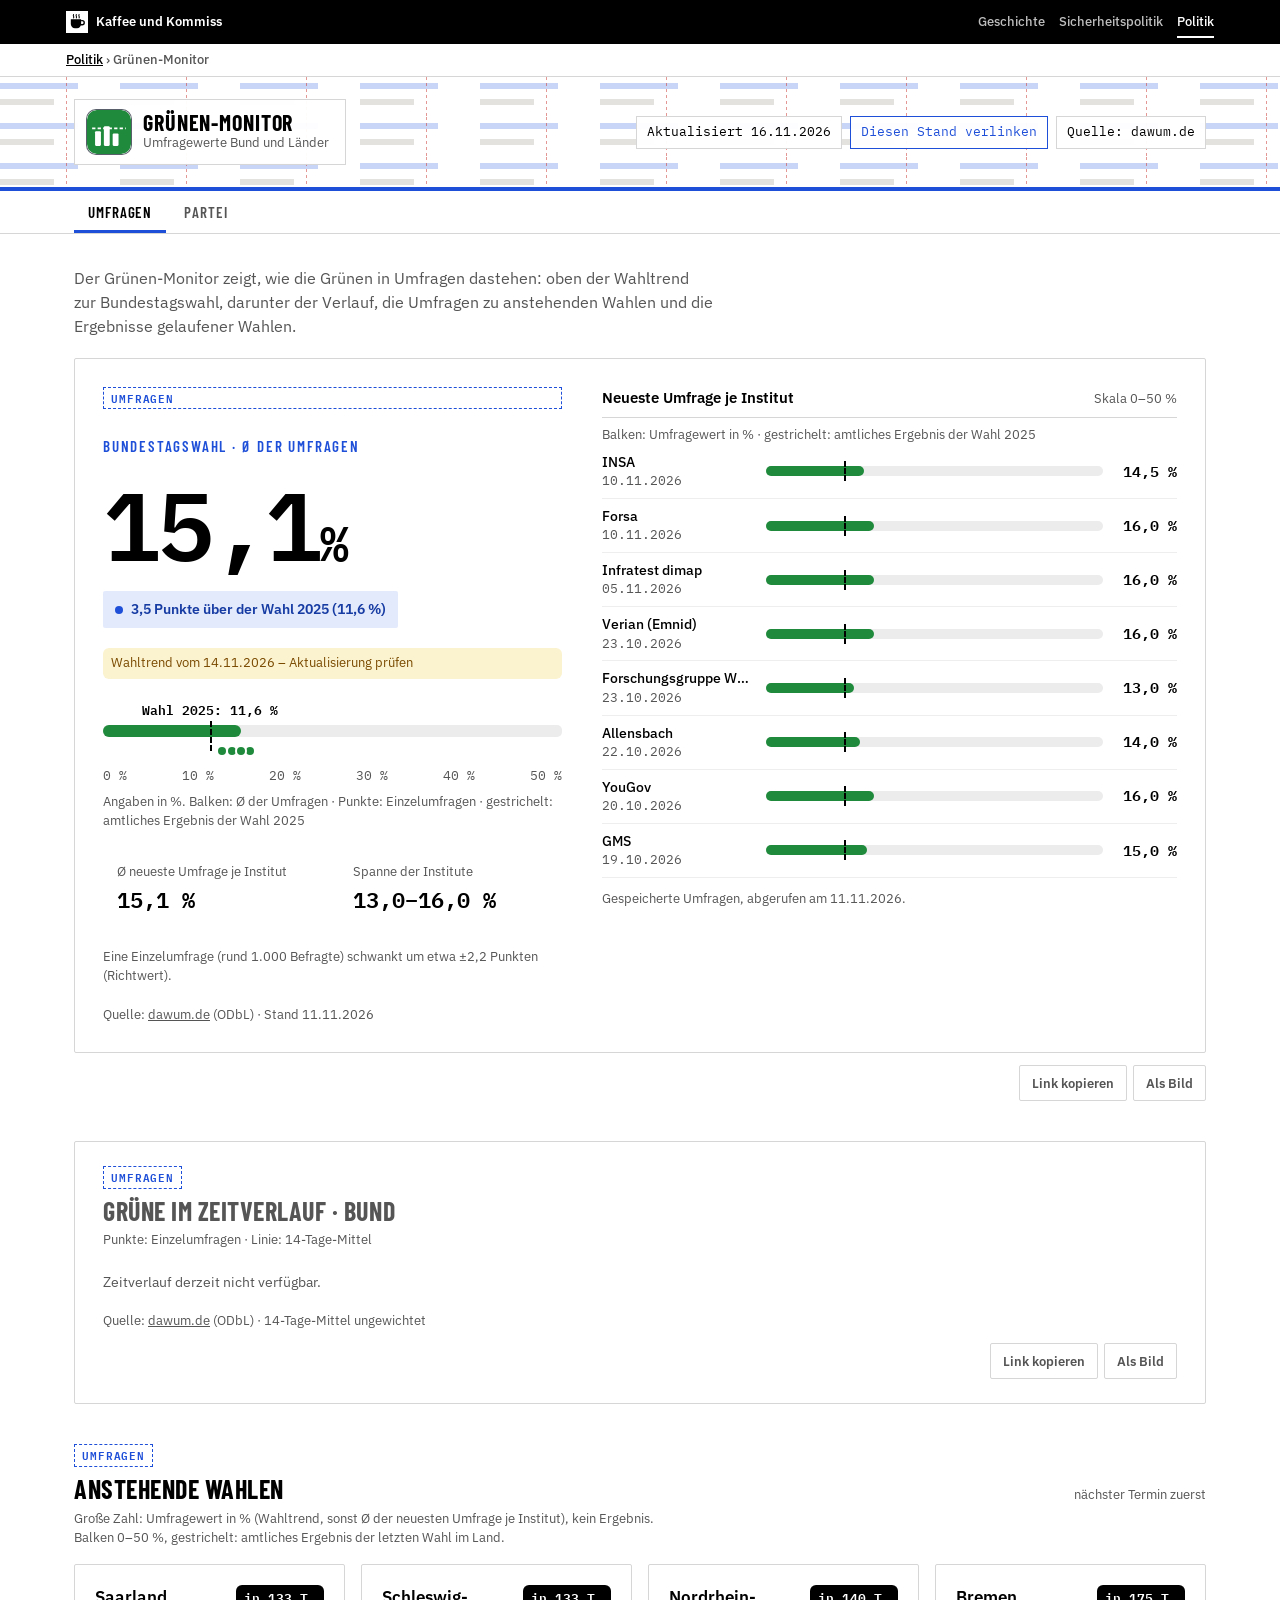
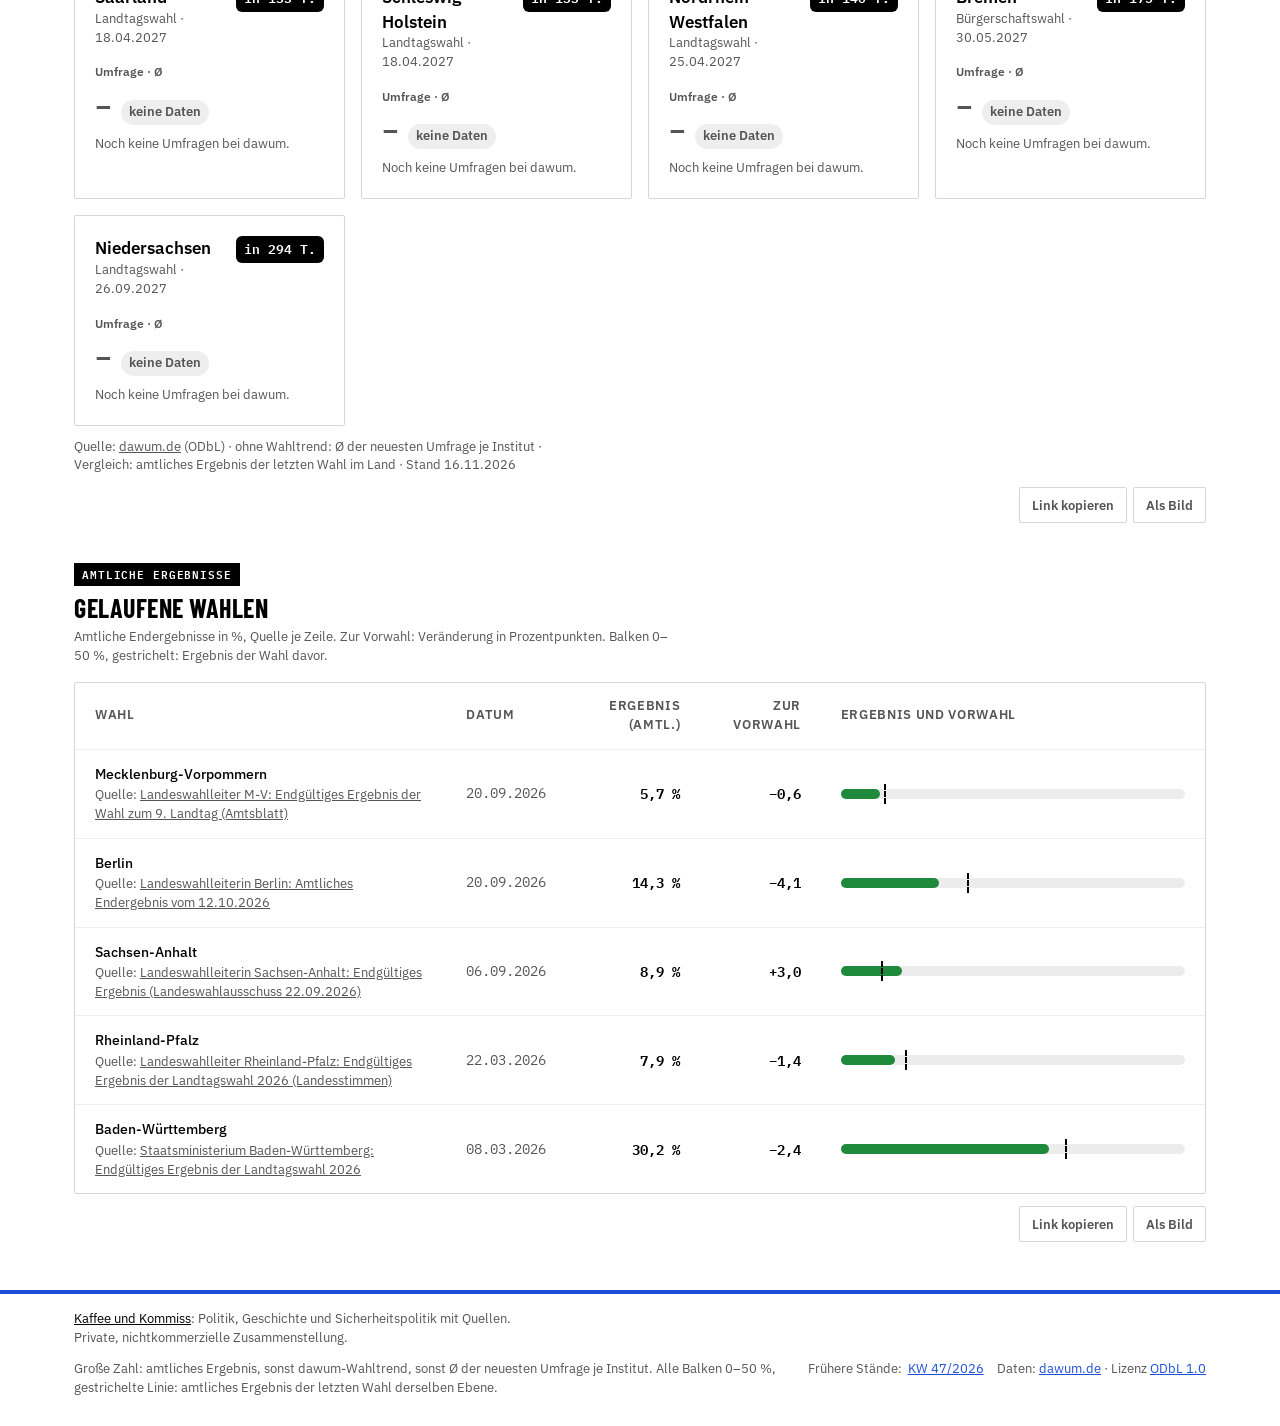
==== commit 6e289e94: "Diagramme eindeutig beschriften: Umfrage, amtliches Ergebnis, Chronik Kennzeichen je Diagramm, Einhe" ====
--- a/index.html
+++ b/index.html
@@ -133,6 +133,9 @@
   .liste .lkopf{display:flex;justify-content:space-between;align-items:baseline;padding-bottom:8px;border-bottom:1px solid var(--line)}
   .liste .lkopf h3{margin:0;font-size:15px;font-weight:600}
   .liste .lkopf .skl{font-size:13px;color:var(--mute)}
+  .liste .llegende{margin:8px 0 0;font-size:13px;color:var(--mute)}
+  .abschnitt-legende{margin:6px 0 0;font-size:13px;color:var(--mute);max-width:46em}
+  .kachel .wart{font-size:12px;font-weight:600;color:var(--mute);margin-top:6px}
   .inst-zeile{display:grid;grid-template-columns:150px 1fr 60px;align-items:center;gap:14px;padding:7px 0;border-bottom:1px solid var(--hair)}
   .inst-zeile .nam{font-weight:500;font-size:14px;white-space:nowrap;overflow:hidden;text-overflow:ellipsis}
   .inst-zeile .dat{font-family:var(--mono);font-size:13px;color:var(--mute)}
@@ -240,7 +243,7 @@
   }
 .einstieg{margin:0 0 -20px;max-width:40em;color:var(--mute);font-size:16px;line-height:1.5}
 </style>
-<link rel="stylesheet" href="bereich.css?v=2">
+<link rel="stylesheet" href="bereich.css?v=3">
 </head>
 <body>
 <div class="kk-leiste"><div class="kk-in">
@@ -280,23 +283,28 @@
   <section id="bund-hero" aria-labelledby="bund-titel" data-teilen="Bundestagswahl"></section>
 
   <section id="bund-verlauf" class="karte verlauf" aria-labelledby="verlauf-titel" data-teilen="Zeitverlauf Bund" hidden>
+    <span class="art umfrage">Umfragen</span>
     <h2 id="verlauf-titel">Grüne im Zeitverlauf · Bund</h2>
     <p class="sub" id="verlauf-sub">Punkte: Einzelumfragen · Linie: 14-Tage-Mittel</p>
     <div id="verlauf-chart" class="fv-chart"></div>
-    <p class="fv-quelle">Quelle: <a href="https://dawum.de/Bundestag/" rel="noopener">dawum.de</a> · 14-Tage-Mittel ungewichtet</p>
+    <p class="fv-quelle" id="verlauf-quelle">Quelle: <a href="https://dawum.de/Bundestag/" rel="noopener">dawum.de</a> (ODbL) · 14-Tage-Mittel ungewichtet</p>
   </section>
 
   <section id="anstehend" aria-labelledby="anstehend-titel" data-teilen="Anstehende Wahlen">
+    <span class="art umfrage">Umfragen</span>
     <div class="kopfzeile">
       <h2 id="anstehend-titel">Anstehende Wahlen</h2>
       <span class="hint">nächster Termin zuerst</span>
     </div>
+    <p class="abschnitt-legende">Große Zahl: Umfragewert in % (Wahltrend, sonst Ø der neuesten Umfrage je Institut), kein Ergebnis. Balken 0–50 %, gestrichelt: amtliches Ergebnis der letzten Wahl im Land.</p>
     <div class="kacheln" id="anstehend-grid" style="margin-top:16px"></div>
-    <p class="quelle">Quelle: <a href="https://dawum.de" rel="noopener">dawum.de</a> (ODbL) · ohne Wahltrend: Ø der neuesten Umfrage je Institut · Vergleich: amtliches Ergebnis der letzten Wahl im Land</p>
+    <p class="quelle">Quelle: <a href="https://dawum.de" rel="noopener">dawum.de</a> (ODbL) · ohne Wahltrend: Ø der neuesten Umfrage je Institut · Vergleich: amtliches Ergebnis der letzten Wahl im Land<span id="anstehend-stand"></span></p>
   </section>
 
   <section id="gelaufen" aria-labelledby="gelaufen-titel" data-teilen="Gelaufene Wahlen" data-quelle="amtliche Endergebnisse der Landeswahlleitungen" hidden>
+    <span class="art amtlich">Amtliche Ergebnisse</span>
     <div class="kopfzeile"><h2 id="gelaufen-titel">Gelaufene Wahlen</h2></div>
+    <p class="abschnitt-legende">Amtliche Endergebnisse in %, Quelle je Zeile. Zur Vorwahl: Veränderung in Prozentpunkten. Balken 0–50 %, gestrichelt: Ergebnis der Wahl davor.</p>
     <div class="karte tabelle" id="gelaufen-tabelle" style="margin-top:16px"></div>
   </section>
 </main>
@@ -480,6 +488,10 @@
     return '';
   }
 
+  // Kennzeichen über jedem Diagramm: Umfrage oder amtliches Ergebnis (Gestaltung in bereich.css).
+  const artMarke = (art) => art === 'amtlich'
+    ? '<span class="art amtlich">Amtliches Ergebnis</span>' : '<span class="art umfrage">Umfragen</span>';
+
   const gruppen = gruppiereEbenen(data.ebenen || [], NOW);
 
   // ---------- Bund-Hero ----------
@@ -506,6 +518,7 @@
 
     heroEl.innerHTML = `<div class="karte hero">
       <div class="zahlen">
+        ${artMarke(lz.art === 'ergebnis' ? 'amtlich' : 'umfrage')}
         <h2 class="ueberschrift" id="bund-titel">${esc(bund.name)} · ${
           lz.art === 'trend' ? 'Wahltrend' : lz.art === 'ergebnis' ? 'Amtliches Ergebnis' : 'Ø der Umfragen'}</h2>
         <div class="leitzahl">
@@ -521,7 +534,7 @@
             ${balken(lz.wert, ref, (ref ? '<div class="marklbl">Wahl ' + esc(ref.jahr) + ': ' + pz(ref.wert) + '</div>' : '') + punkte)}
           </div>
           <div class="achse"><span>0 %</span><span>10 %</span><span>20 %</span><span>30 %</span><span>40 %</span><span>50 %</span></div>
-          <div class="legende">Balken: ${lz.art === 'trend' ? 'Wahltrend' : 'Leitzahl'} · Punkte: Einzelumfragen${ref ? ' · gestrichelt: Ergebnis der Wahl ' + esc(ref.jahr) : ''}</div>
+          <div class="legende">Angaben in %. Balken: ${lz.art === 'trend' ? 'Wahltrend (Umfragen)' : lz.art === 'ergebnis' ? 'amtliches Ergebnis' : 'Ø der Umfragen'} · Punkte: Einzelumfragen${ref ? ' · gestrichelt: amtliches Ergebnis der Wahl ' + esc(ref.jahr) : ''}</div>
         </div>
         <dl class="kennzahlen">
           <div><dt>Ø neueste Umfrage je Institut</dt><dd>${lz.avg == null ? '–' : pz(lz.avg)}</dd></div>
@@ -539,6 +552,7 @@
           <div class="lkopf">
             <h3>Neueste Umfrage je Institut</h3><span class="skl">Skala 0–50 %</span>
           </div>
+          <p class="llegende">Balken: Umfragewert in %${ref ? ' · gestrichelt: amtliches Ergebnis der Wahl ' + esc(ref.jahr) : ''}</p>
           ${rows.length ? rows.slice().sort((a, b) => (b.datum || '').localeCompare(a.datum || '')).map((r) =>
             `<div class="inst-zeile">
                <div><div class="nam">${esc(r.institut)}</div><div class="dat">${dfmt(r.datum)}</div></div>
@@ -584,8 +598,17 @@
     }
     const linie = gleitendesMittel(punkte, FENSTER);
     const sub = document.getElementById('verlauf-sub');
-    if(sub) sub.textContent = `Letzte ${TAGE} Tage · Punkte: Einzelumfragen · `
-      + `Linie: ${FENSTER}-Tage-Mittel`;
+    // Zeitraum und Stand als Datum, nicht nur "letzte 90 Tage": ein Screenshot muss
+    // auch Wochen später noch sagen, welches Fenster er zeigt.
+    const refV = vw(bund);
+    const bisT = NOW || new Date();
+    const vonT = new Date(Date.UTC(bisT.getUTCFullYear(), bisT.getUTCMonth(), bisT.getUTCDate()) - TAGE * 864e5);
+    const isoT = (t) => new Date(t).toISOString().slice(0, 10);
+    if(sub) sub.textContent = `Umfragewerte Bundestagswahl in %, ${dfmt(isoT(vonT))}–${dfmt(isoT(bisT))} `
+      + `(letzte ${TAGE} Tage) · Punkte: Einzelumfragen · Linie: ${FENSTER}-Tage-Mittel`
+      + (refV ? ` · gestrichelt: amtliches Ergebnis ${refV.jahr}` : '');
+    const vq = document.getElementById('verlauf-quelle');
+    if(vq) vq.append(` · letzte Umfrage vom ${dfmt(isoT(punkte[punkte.length - 1].t))}`);
 
     const NS = 'http://www.w3.org/2000/svg';
     const el = (n, a, eltern) => { const e = document.createElementNS(NS, n);
@@ -664,7 +687,7 @@
       // Beschriftung der letzten Wahl erst nach den Punkten zeichnen: so liegt ihr Hof
       // über den Umfragepunkten und die Angabe bleibt auch am Handy lesbar.
       if(ref) el('text', {x: ml + 4, y: Y(ref.wert) - 6, 'font-size': 12, 'font-weight': 600,
-        class: 'fv-frei', fill: 'var(--fv-vorwahl)'}, svg).textContent = 'Wahl ' + ref.jahr + ': ' + fmt(ref.wert) + ' %';
+        class: 'fv-frei', fill: 'var(--fv-vorwahl)'}, svg).textContent = 'Wahl ' + ref.jahr + ' (amtlich): ' + fmt(ref.wert) + ' %';
 
       const letzte = linie[linie.length - 1];
       el('text', {x: Math.min(X(letzte.t) + 6, W - 4), y: Y(letzte.v), dy: '0.32em',
@@ -758,6 +781,7 @@
         </div>
         ${tage != null ? `<span class="tage">in ${tage} T.</span>` : ''}
       </div>
+      <div class="wart">${lz.art === 'ergebnis' ? 'Amtliches Ergebnis' : lz.art === 'trend' ? 'Umfrage · Wahltrend' : 'Umfrage · Ø'}</div>
       <div class="wert">
         <span class="num">${lz.wert == null ? '–' : pz(lz.wert)}</span>
         <span class="pill ${h.status}">${esc(datenhinweis ? 'nicht ausgewiesen' : h.kurz)}</span>
@@ -780,8 +804,8 @@
     document.getElementById('gelaufen-tabelle').innerHTML = `<table>
       <thead><tr>
         <th>Wahl</th><th>Datum</th>
-        <th style="text-align:right">Ergebnis</th>
-        ${mitTrend ? '<th style="text-align:right">Letzter Trend</th>' : ''}
+        <th style="text-align:right">Ergebnis (amtl.)</th>
+        ${mitTrend ? '<th style="text-align:right">Letzter Wahltrend (Umfrage)</th>' : ''}
         <th class="vgl" style="text-align:right">Zur Vorwahl</th>
         <th class="abstand">Ergebnis und Vorwahl</th>
       </tr></thead>
@@ -798,7 +822,7 @@
         return `<tr id="zeile-${esc(e.id)}">
           <td class="wahl">${esc(teileName(e.name).land)}${beleg}</td>
           <td class="mono">${dfmt(e.wahltermin)}</td>
-          <td class="erg">${lz.wert != null ? pz(lz.wert) + (erg.vorlaeufig ? ' *' : '') : '–'}${vgl
+          <td class="erg">${lz.wert != null ? pz(lz.wert) + (lz.art !== 'ergebnis' ? ' (Umfrage)' : erg.vorlaeufig ? ' *' : '') : '–'}${vgl
             ? '<span class="vgl-kurz">' + vgl + ' zu ' + esc(vw(e).jahr) + '</span>' : ''}</td>
           ${mitTrend ? `<td class="trend">${t.wert != null ? pz(t.wert) : '–'}</td>` : ''}
           <td class="vgl" title="${vgl ? 'Wahl ' + esc(vw(e).jahr) + ': ' + pz(vw(e).wert) : ''}">${vgl || '–'}</td>
@@ -808,6 +832,13 @@
       ${gelaufen.some((e) => (e.wahlergebnis || {}).vorlaeufig)
         ? '<p class="basis" style="padding:0 20px 14px">* vorläufiges amtliches Ergebnis</p>' : ''}`;
   }
+
+  const standSeite = SNAP ? 'Momentaufnahme ' + kwText(SNAP) : data.erstellt ? 'Stand ' + dfmt(data.erstellt) : '';
+  const ast = document.getElementById('anstehend-stand');
+  // Die Kacheln zeigen live abgerufene Umfragen, wenn dawum erreichbar war – dann gilt deren Stand.
+  const liveStand = !SNAP && db && db.Database && db.Database.Last_Update;
+  if(ast) ast.textContent = liveStand ? ' · Umfragen live, Datenbank-Stand ' + dfmt(liveStand)
+    : standSeite ? ' · ' + standSeite : '';
 
   // Link- und Bild-Knöpfe erst jetzt: die Abschnitte sind gerendert, und ein #Anker
   // aus einem geteilten Link kann angesprungen werden.
--- a/basis.css
+++ b/basis.css
@@ -45,6 +45,13 @@
 .kk-schild{display:inline-flex;align-items:center;gap:12px;background:var(--kk-schild);padding:10px 16px 10px 12px;border:1px solid var(--kk-linie);color:var(--kk-tinte);text-decoration:none}
 .kk-name{font:700 22px/1.05 var(--kk-titel);text-transform:uppercase;letter-spacing:.04em}
 .kk-unter{font:400 13px/1.35 var(--kk-text);color:var(--kk-grau)}
+/* Handy: Kopfband flacher, damit Hauptinhalt früher sichtbar ist (Arbeitspaket 3, 22.11.2026).
+   Gilt für beide Kopfbauarten (.kk-kopf und header.top). :root:root hebt die Spezifität über die
+   seiteneigenen Regeln in style.css/bereich.css, die nach basis.css geladen werden. Desktop unverändert. */
+@media (max-width:640px){
+  :root:root .kk-kopf .kk-in,:root:root .kk-kopf .wrap,:root:root header.top>.wrap{padding-top:12px;padding-bottom:12px;row-gap:8px}
+  :root:root .kk-schild,:root:root header.top .marke{padding:7px 12px 7px 10px}
+}
 
 /* Fuß */
 .kk-fuss{border-top:4px solid var(--kk-akzent);background:var(--kk-papier);color:var(--kk-grau);font:400 13px/1.5 var(--kk-text)}
--- a/bereich.css
+++ b/bereich.css
@@ -50,3 +50,12 @@
 
 /* Monitorname ist auf der Umfrageseite die Hauptüberschrift (h1) */
 .marke h1.name { margin: 0 }
+
+/* Kennzeichen über Diagrammen (22.11.2026): Umfrage, amtliches Ergebnis oder Chronik.
+   Als Text, nicht nur als Farbe, damit es auch in Graustufen und auf Screenshots eindeutig ist.
+   Umfragen gestrichelt (Schätzung), amtliche Ergebnisse vollflächig (festgestellt). */
+.art { display: inline-block; margin: 0 0 8px; padding: 3px 7px; font: 600 11px/1.3 var(--mono, monospace);
+  letter-spacing: .08em; text-transform: uppercase; border: 1px solid; border-radius: 0; white-space: nowrap }
+.art.umfrage { color: var(--kk-akzent, #1E4FD8); border-style: dashed; background: #FFFFFF }
+.art.amtlich { color: #FFFFFF; background: #000000; border-color: #000000 }
+.art.chronik { color: #555555; border-color: #D6D6D6; background: #FFFFFF }
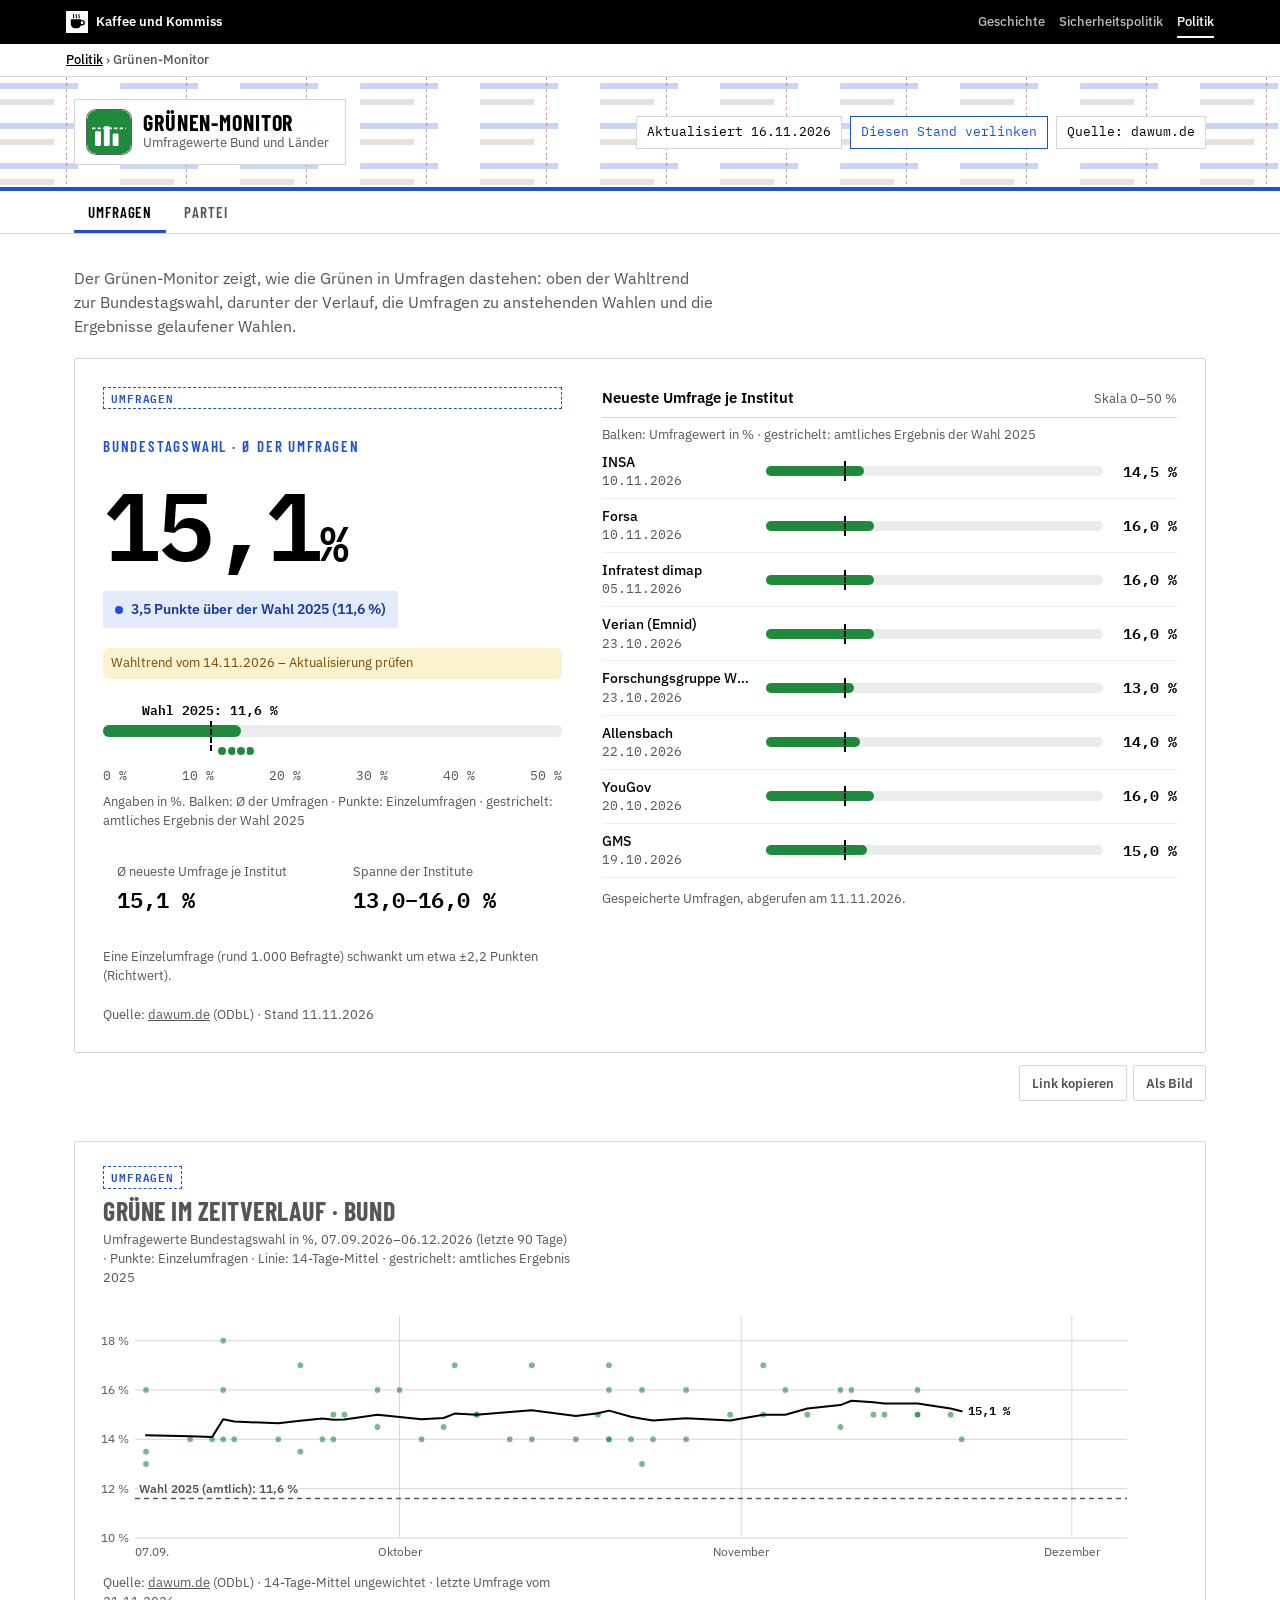
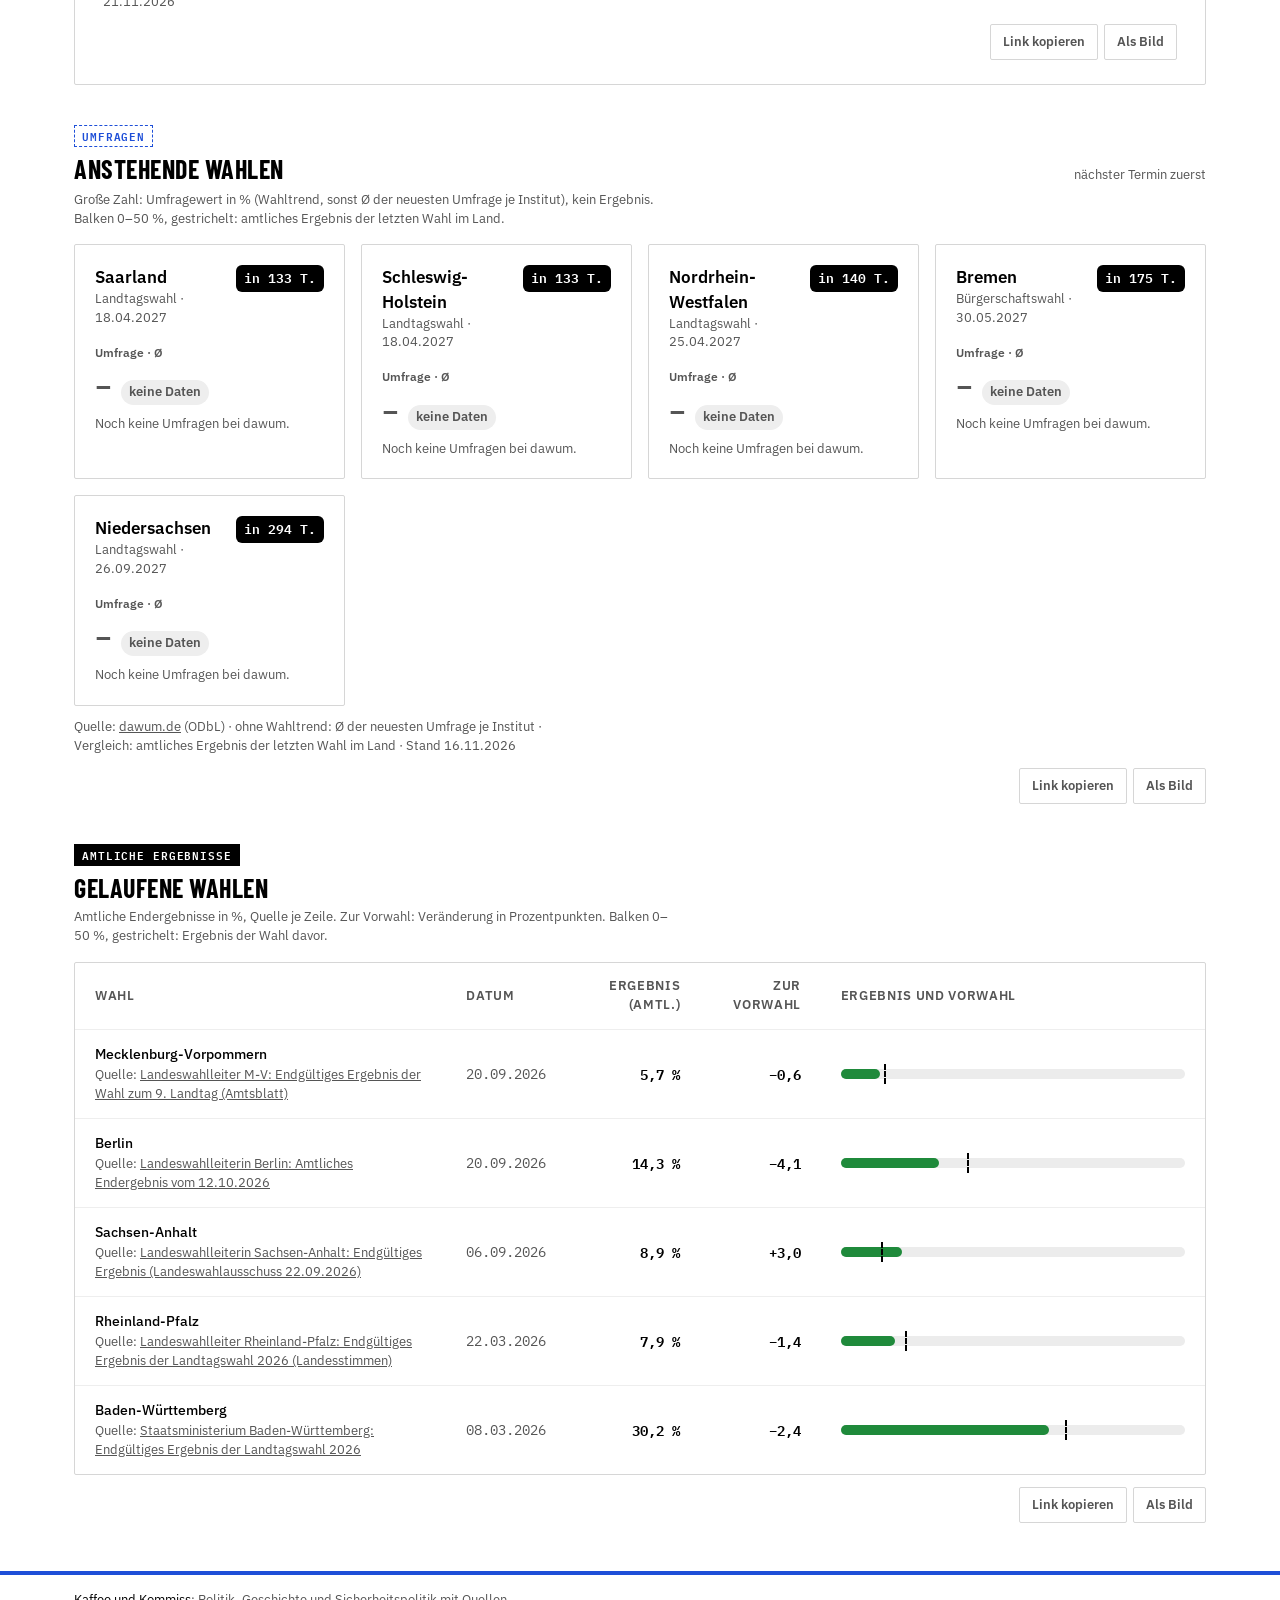
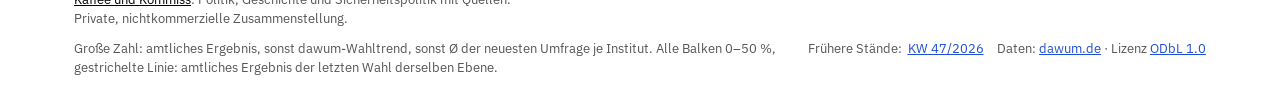
==== commit 05823e21: "Quellenlinks: Weiterleitungen und nicht erreichbare Quellen ersetzen Weitergeleitete Adressen auf ih" ====
--- a/index.html
+++ b/index.html
@@ -319,7 +319,7 @@
     <span class="archiv" id="archiv" hidden></span>
     <span>
       Daten: <a href="https://dawum.de" rel="noopener">dawum.de</a> ·
-      Lizenz <a href="https://opendatacommons.org/licenses/odbl/1.0/" rel="noopener">ODbL 1.0</a>
+      Lizenz <a href="https://opendatacommons.org/licenses/odbl/1-0/" rel="noopener">ODbL 1.0</a>
     </span>
   </div>
 </footer>
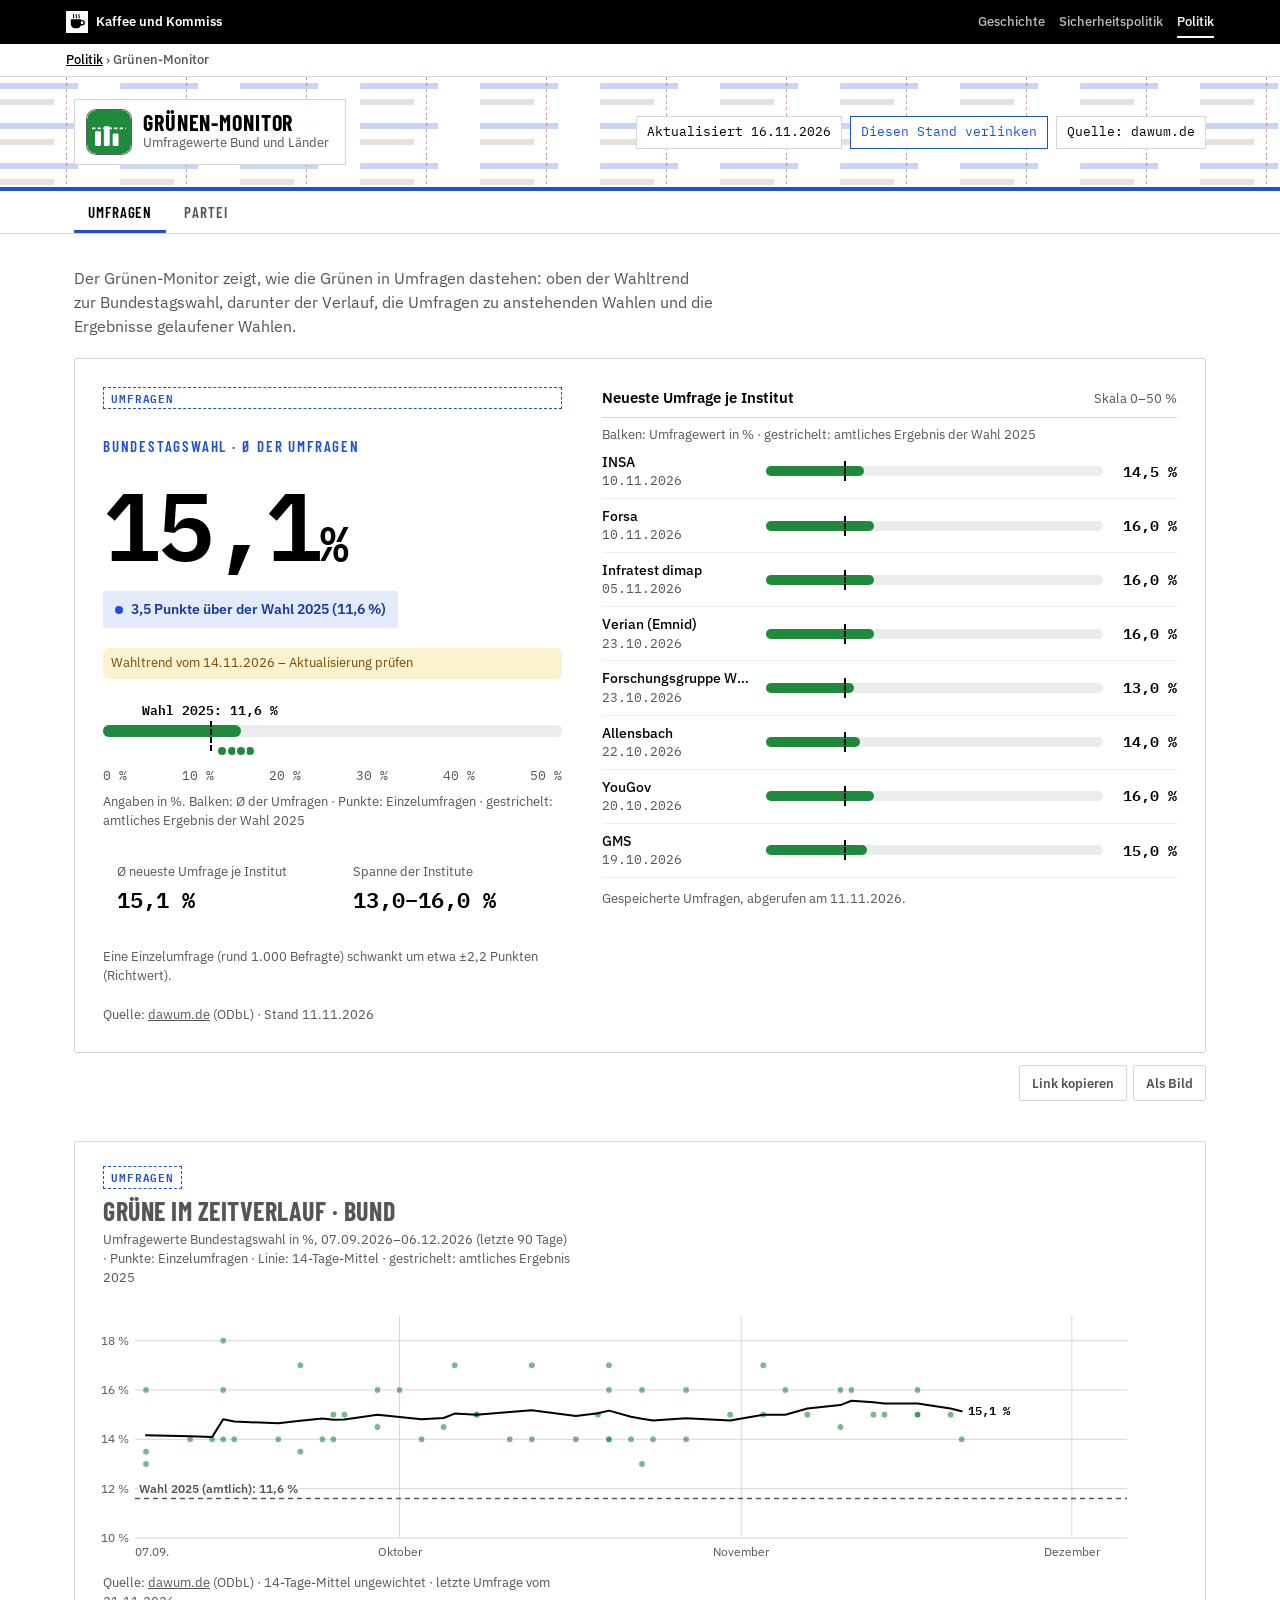
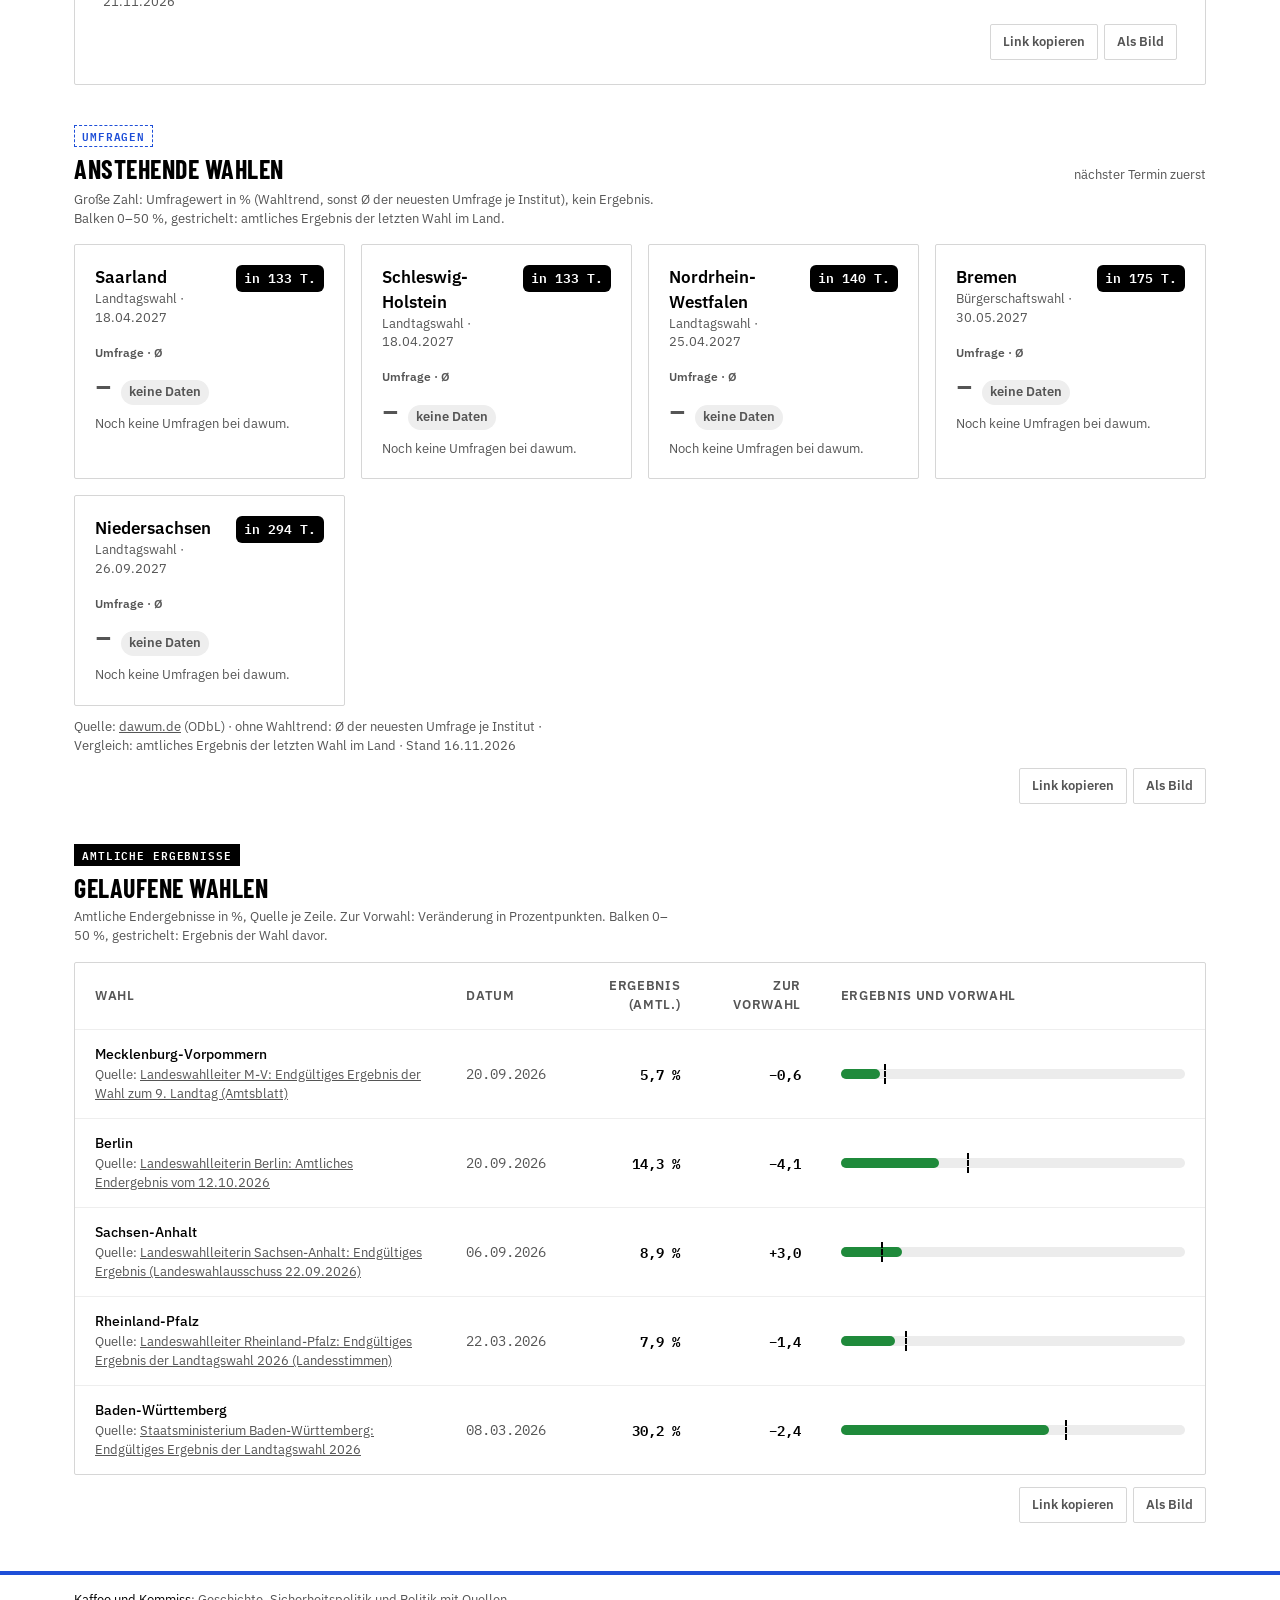
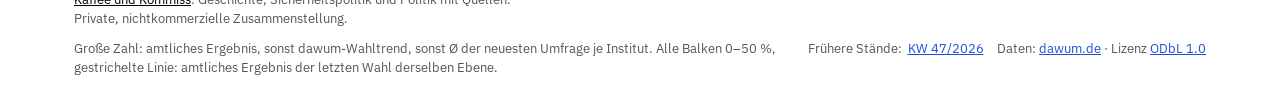
==== commit 459ee12b: "Fußzeile/Untertitel: Reihenfolge Geschichte, Sicherheitspolitik, Politik wie Kopfleiste Co-Authored-" ====
--- a/index.html
+++ b/index.html
@@ -311,7 +311,7 @@
 
 <footer>
   <div class="wrap">
-    <p class="kk-satz"><a href="https://kaffeeundkommiss.github.io/">Kaffee und Kommiss</a>: Politik, Geschichte und Sicherheitspolitik mit Quellen. Private, nichtkommerzielle Zusammenstellung.</p>
+    <p class="kk-satz"><a href="https://kaffeeundkommiss.github.io/">Kaffee und Kommiss</a>: Geschichte, Sicherheitspolitik und Politik mit Quellen. Private, nichtkommerzielle Zusammenstellung.</p>
     <span class="erklaer">
       Große Zahl: amtliches Ergebnis, sonst dawum-Wahltrend, sonst Ø der neuesten Umfrage je Institut.
       Alle Balken 0–50 %, gestrichelte Linie: amtliches Ergebnis der letzten Wahl derselben Ebene.
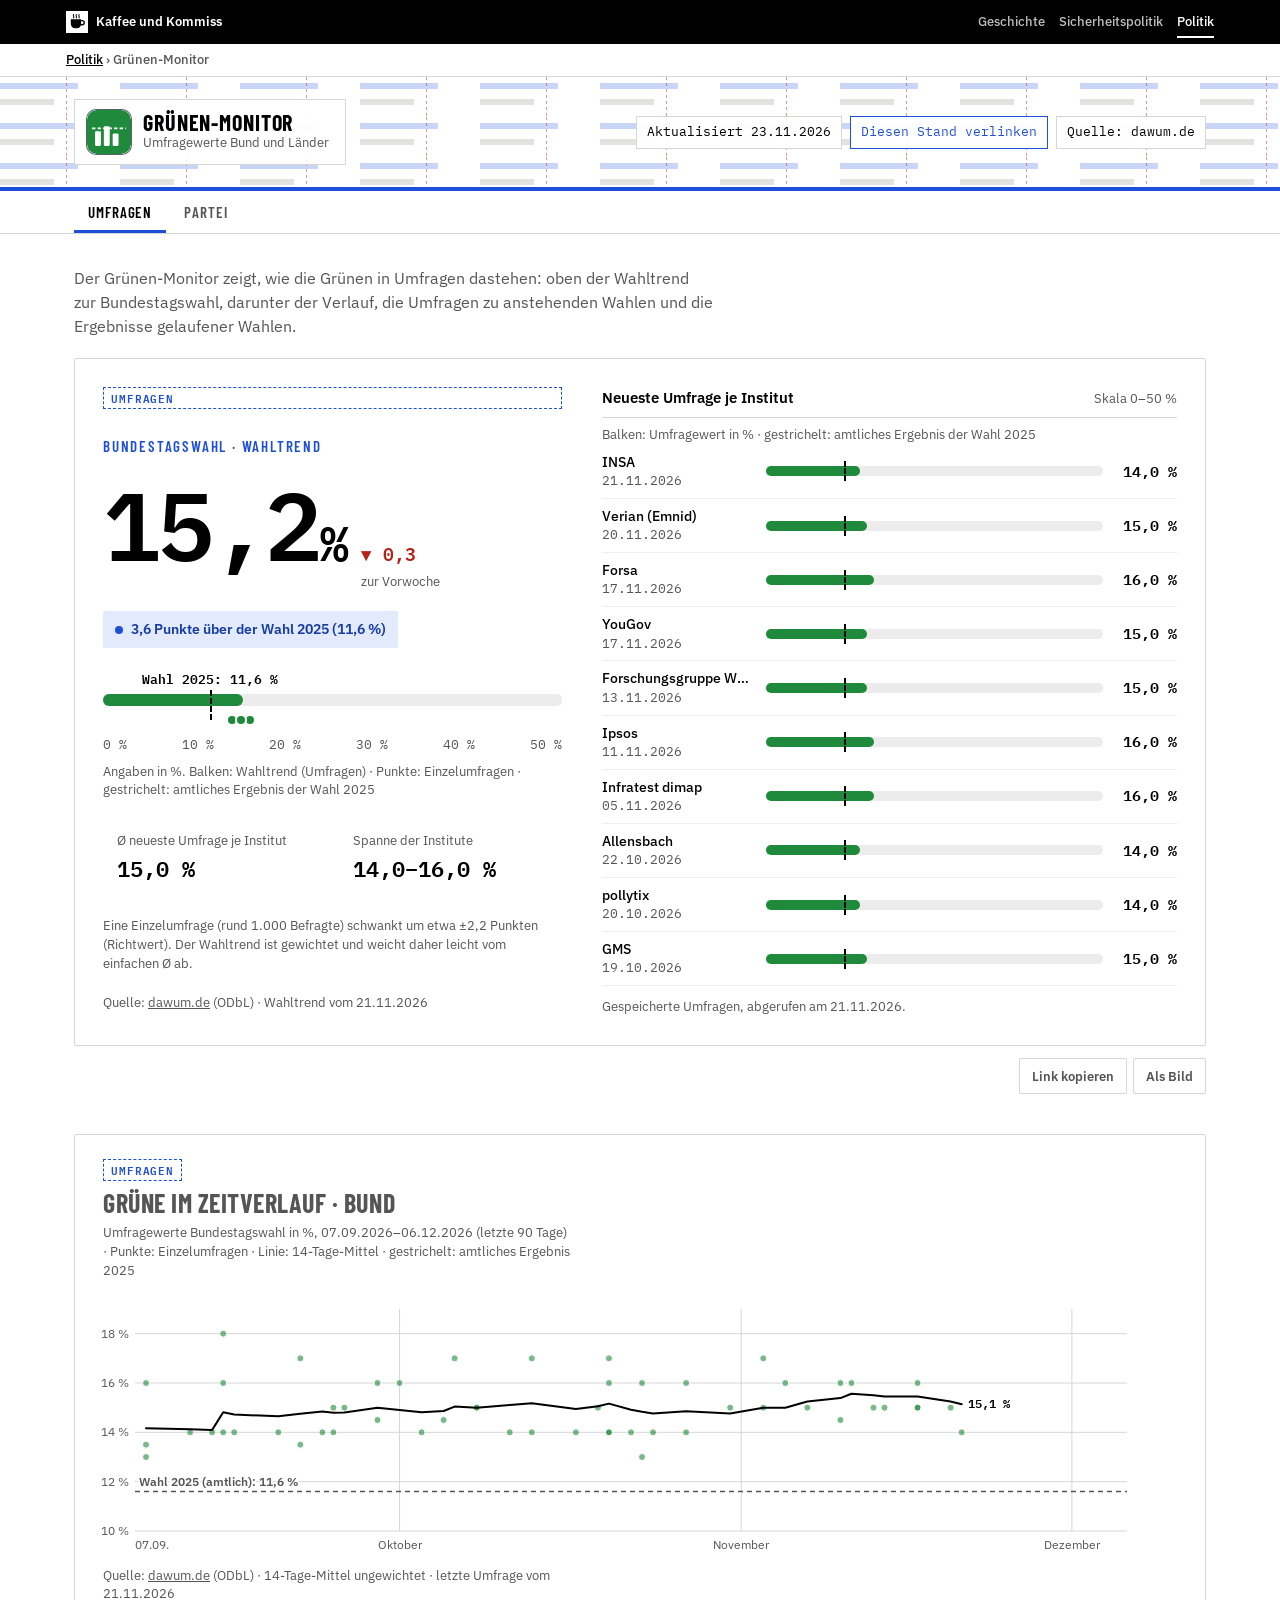
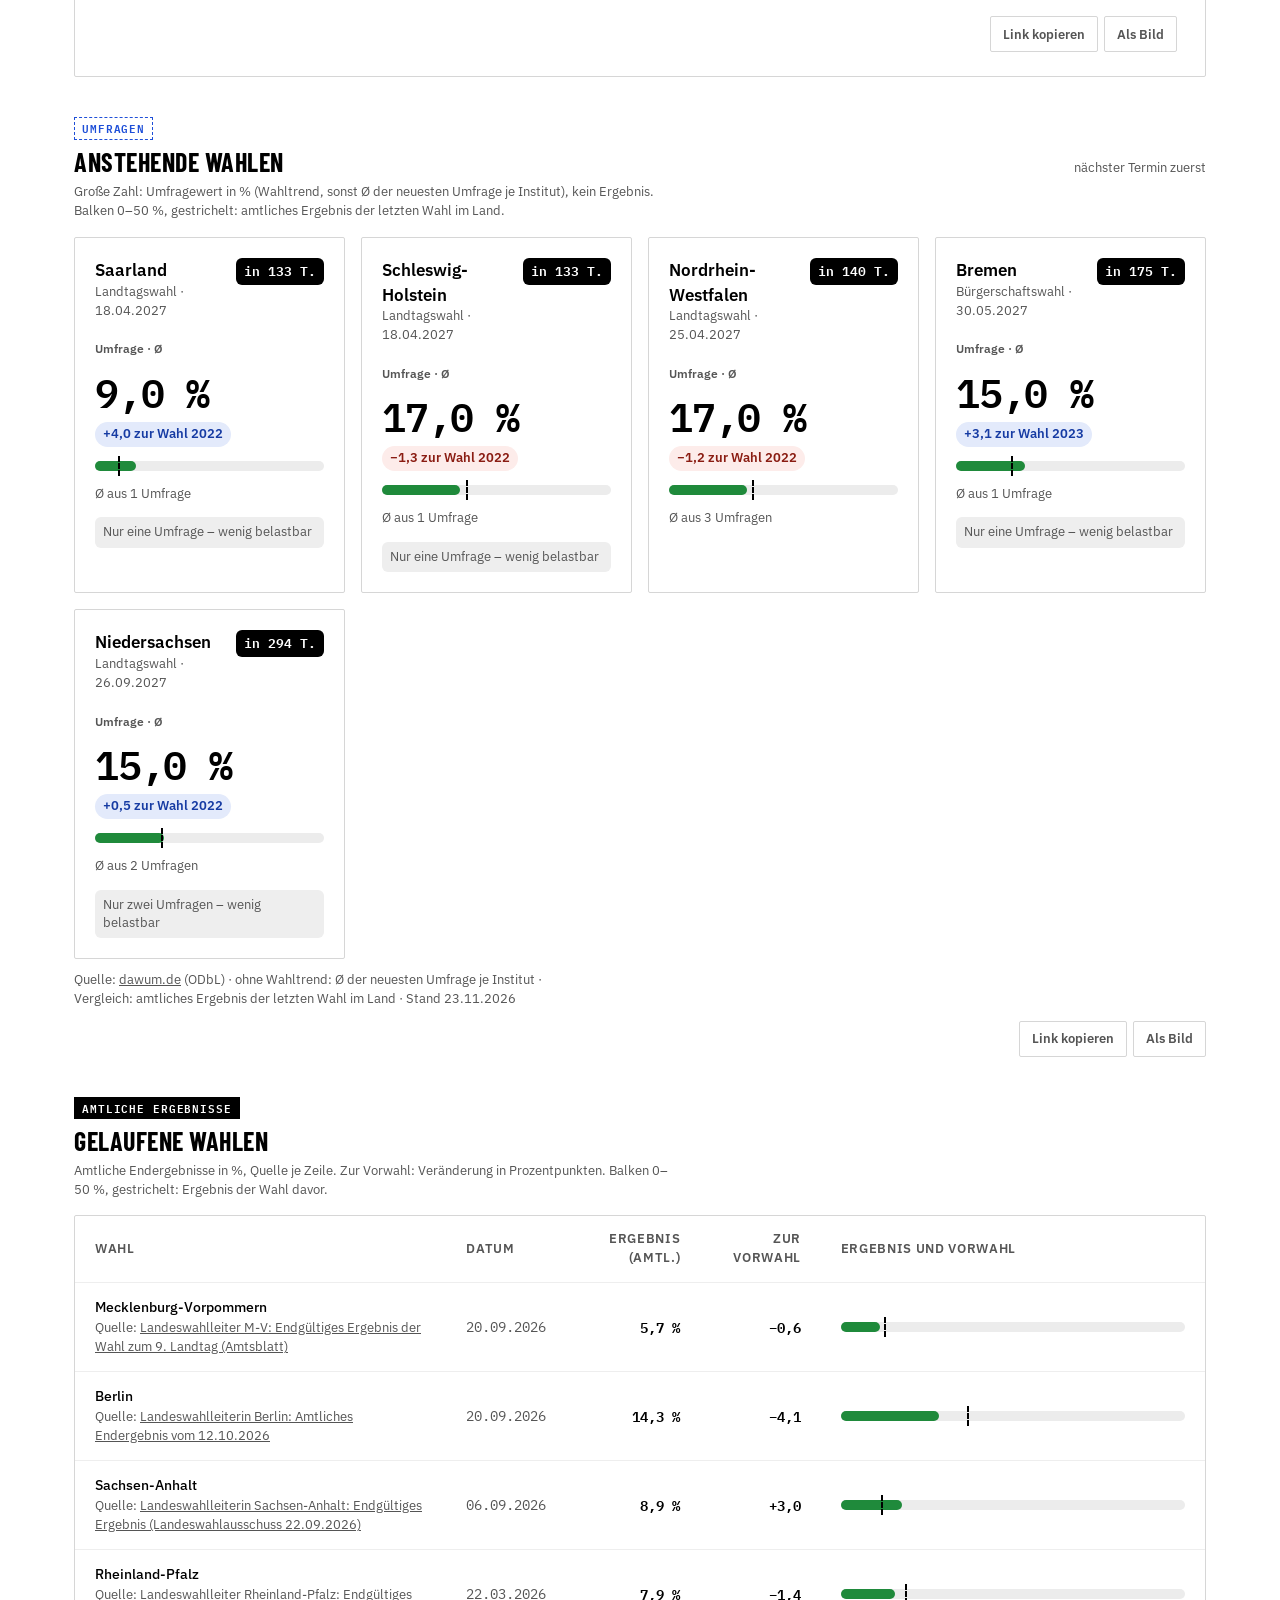
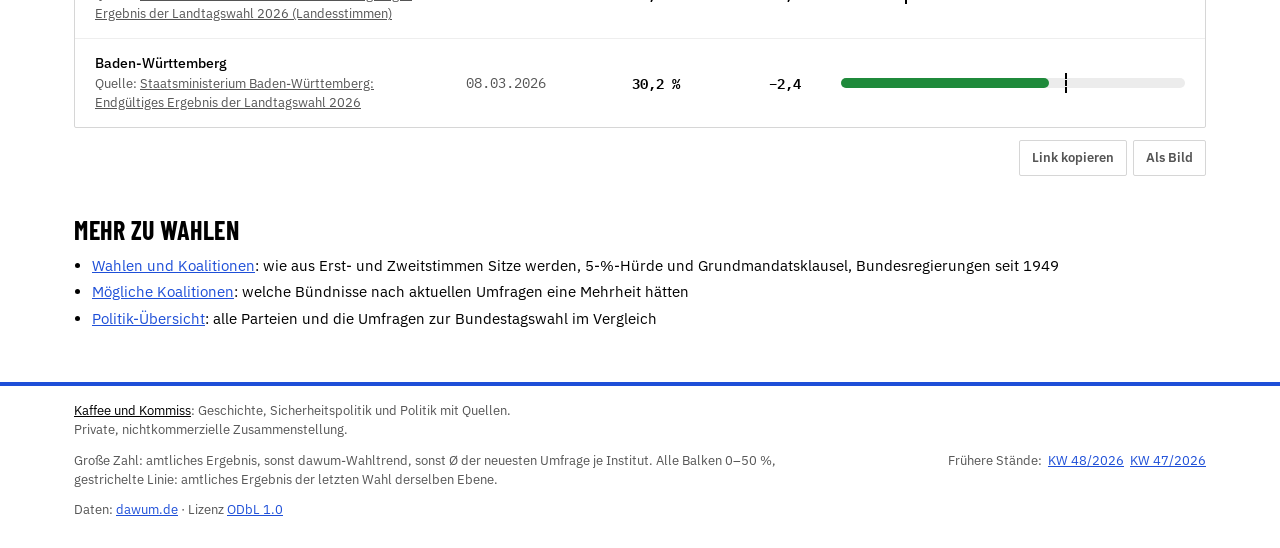
==== commit 52ceff07: "Abschnitt „Mehr zu Wahlen“ mit Links auf Wahlsystem, Koalitionsrechner und Politik-Übersicht Co-Auth" ====
--- a/index.html
+++ b/index.html
@@ -68,6 +68,8 @@
   .momentaufnahme{margin-bottom:20px;padding:12px 16px;border-radius:10px;background:var(--hinweis-bg);color:var(--hinweis-fg);font-size:14px}
   .momentaufnahme a{color:inherit;font-weight:600}
   .quelle{margin:12px 0 0;font-size:13px;color:var(--mute)}
+  .mehr-liste{margin:10px 0 0;padding-left:1.2em;font-size:15px;line-height:1.5}
+  .mehr-liste li{margin:4px 0}
   .quelle a{color:var(--mute)}
   .abruf{margin:12px 0 0;font-size:13px;color:var(--mute)}
   .abruf a{color:var(--mute)}
@@ -306,6 +308,14 @@
     <div class="kopfzeile"><h2 id="gelaufen-titel">Gelaufene Wahlen</h2></div>
     <p class="abschnitt-legende">Amtliche Endergebnisse in %, Quelle je Zeile. Zur Vorwahl: Veränderung in Prozentpunkten. Balken 0–50 %, gestrichelt: Ergebnis der Wahl davor.</p>
     <div class="karte tabelle" id="gelaufen-tabelle" style="margin-top:16px"></div>
+  </section>
+  <section id="mehr-wahlen" aria-labelledby="mehr-wahlen-titel">
+    <h2 id="mehr-wahlen-titel">Mehr zu Wahlen</h2>
+    <ul class="mehr-liste">
+      <li><a href="https://kaffeeundkommiss.github.io/politik/wahlen/">Wahlen und Koalitionen</a>: wie aus Erst- und Zweitstimmen Sitze werden, 5-%-Hürde und Grundmandatsklausel, Bundesregierungen seit 1949</li>
+      <li><a href="https://kaffeeundkommiss.github.io/politik/koalitionen/">Mögliche Koalitionen</a>: welche Bündnisse nach aktuellen Umfragen eine Mehrheit hätten</li>
+      <li><a href="https://kaffeeundkommiss.github.io/politik/">Politik-Übersicht</a>: alle Parteien und die Umfragen zur Bundestagswahl im Vergleich</li>
+    </ul>
   </section>
 </main>
 
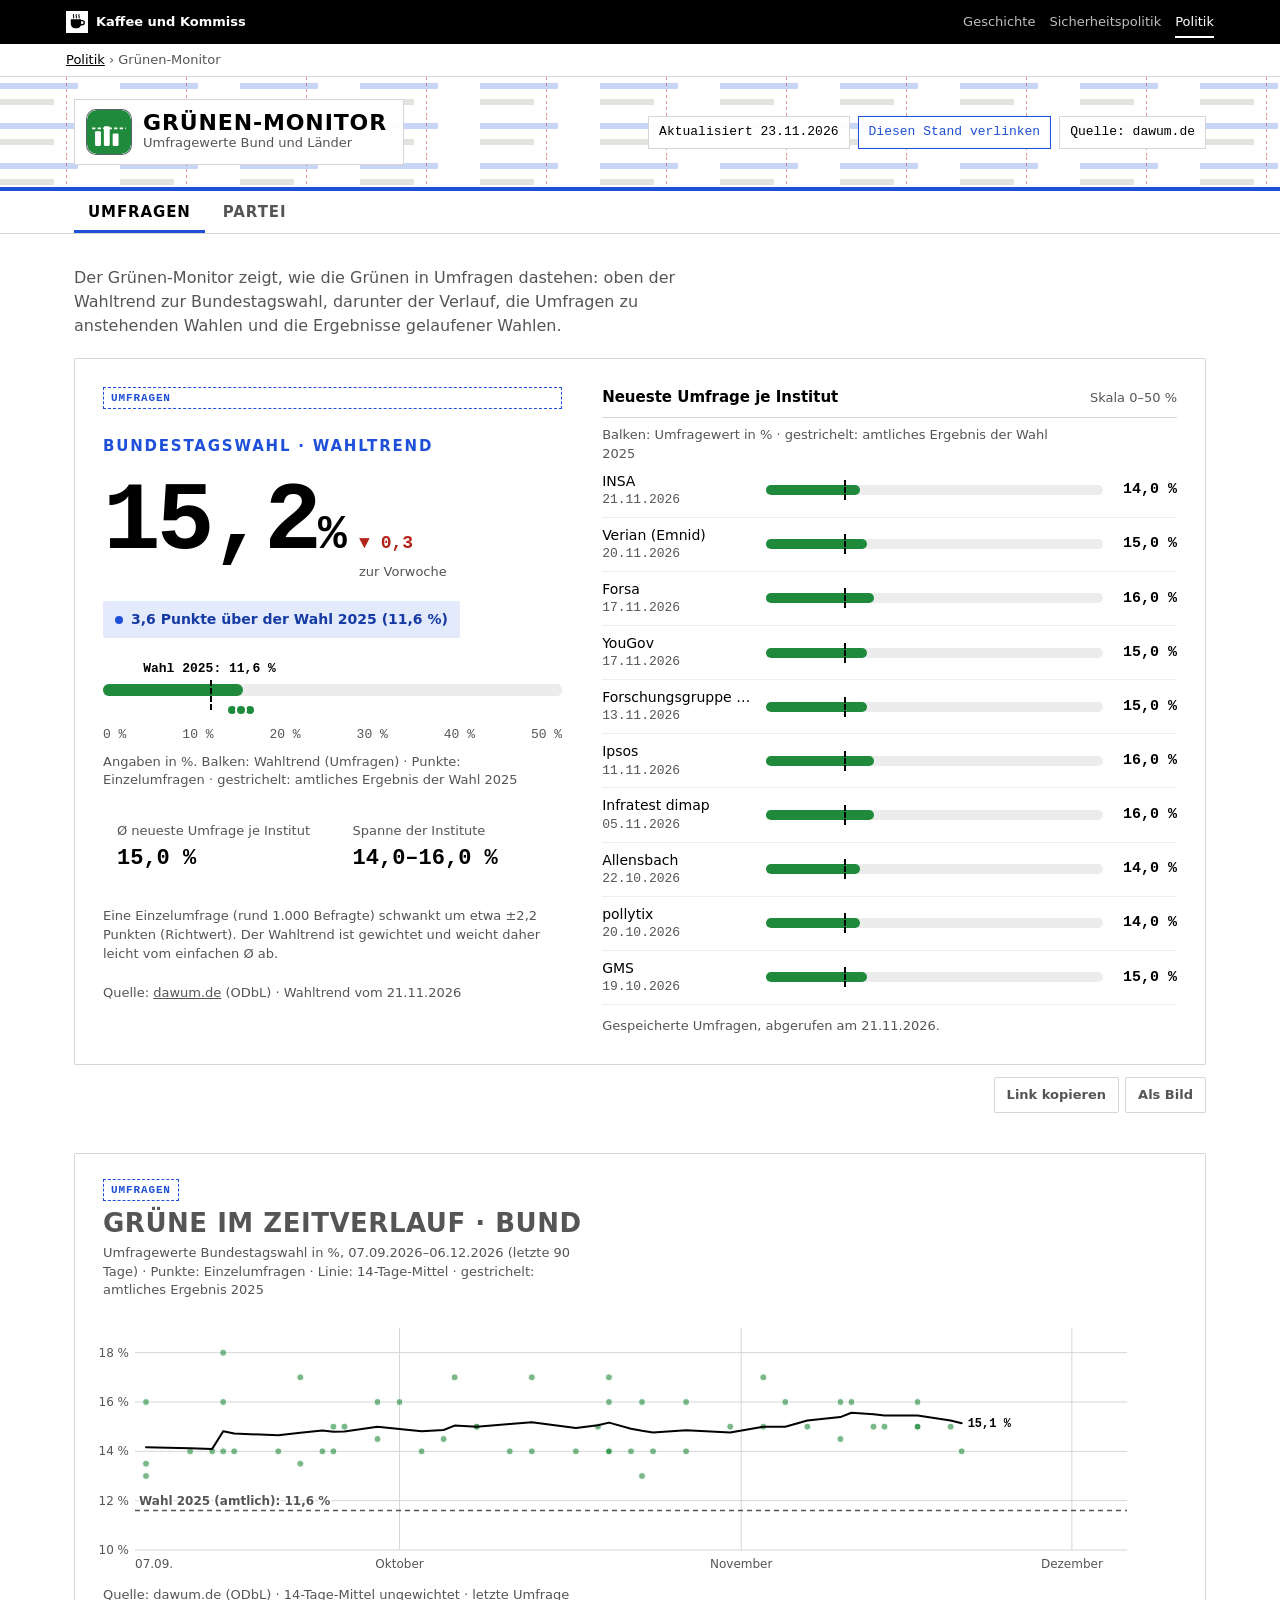
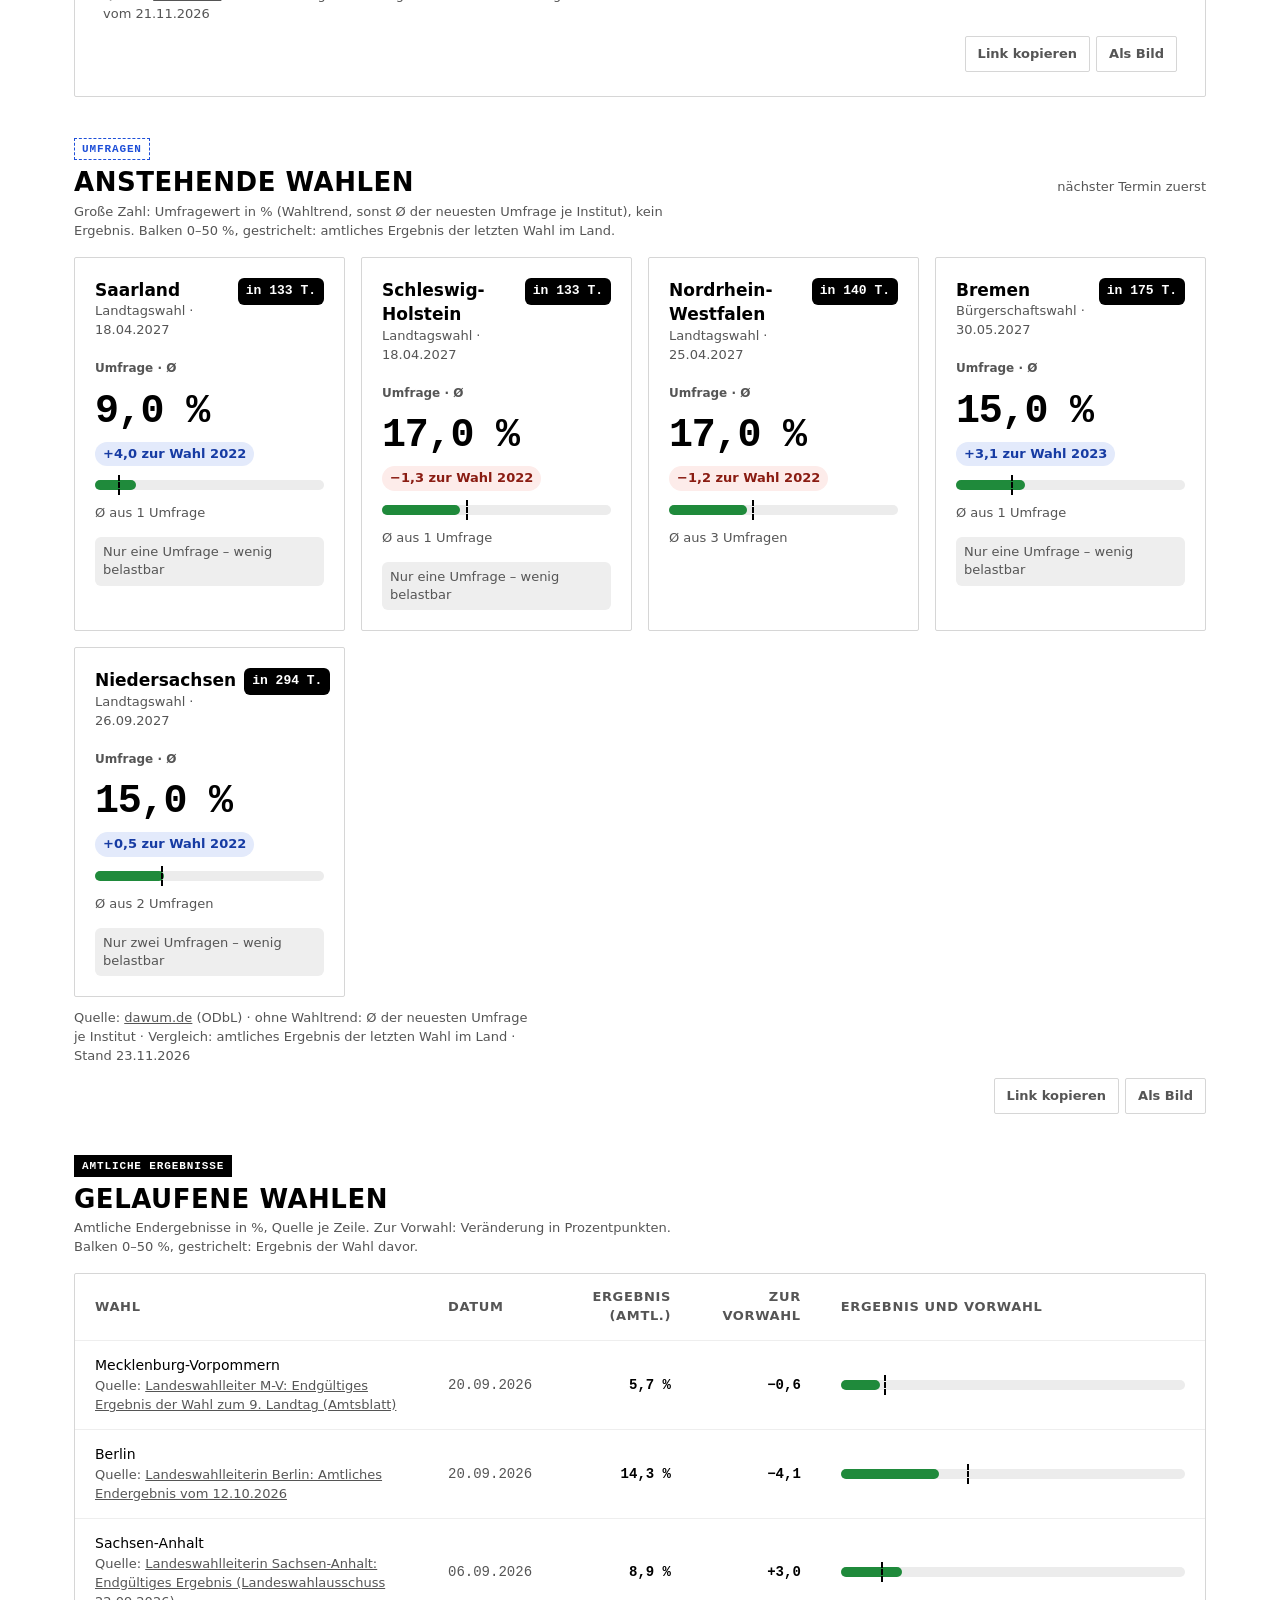
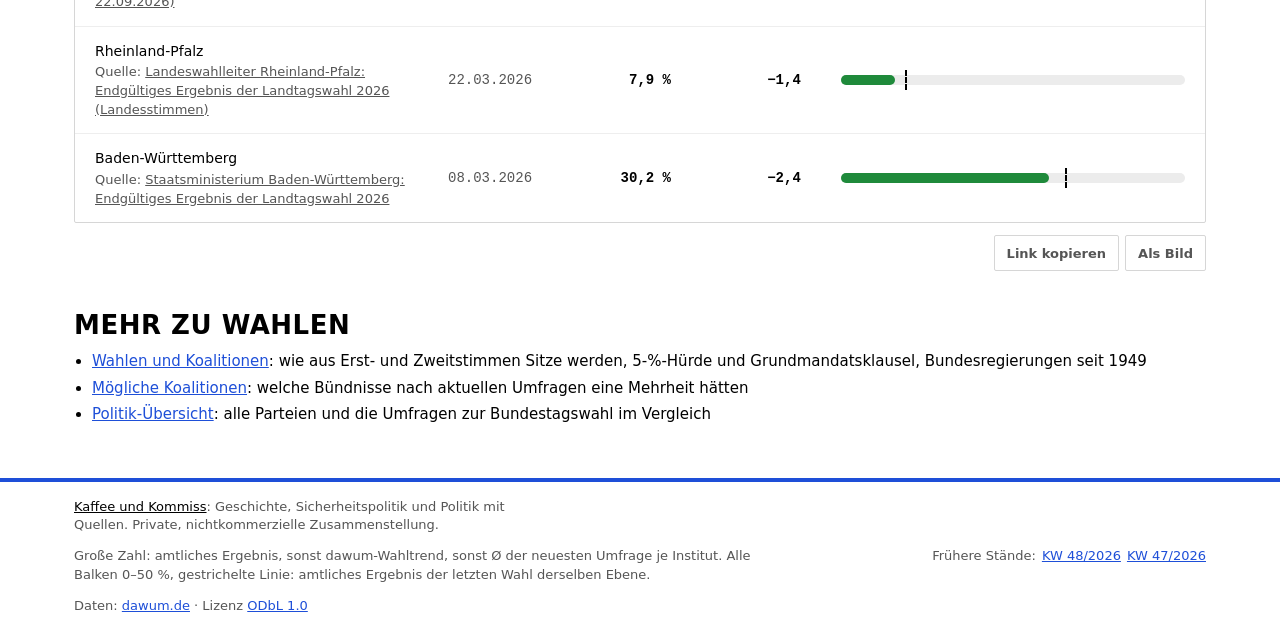
==== commit bac7cc6f: "Schriften von kaffeeundkommiss.github.io statt Google Fonts laden Google-Fonts-Links und preconnect " ====
--- a/index.html
+++ b/index.html
@@ -29,9 +29,7 @@
 <meta name="theme-color" content="#000000">
 <meta name="apple-mobile-web-app-title" content="Grünen-Monitor">
 <meta name="apple-mobile-web-app-capable" content="yes">
-<link rel="preconnect" href="https://fonts.googleapis.com">
-<link rel="preconnect" href="https://fonts.gstatic.com" crossorigin>
-<link href="https://fonts.googleapis.com/css2?family=Barlow+Condensed:wght@500;600;700&family=IBM+Plex+Sans:wght@400;500;600;700&family=IBM+Plex+Mono:wght@400;500;600&display=swap" rel="stylesheet">
+<link rel="stylesheet" href="https://kaffeeundkommiss.github.io/schriften/schriften.css">
 <link rel="stylesheet" href="basis.css">
 <style>
   :root{
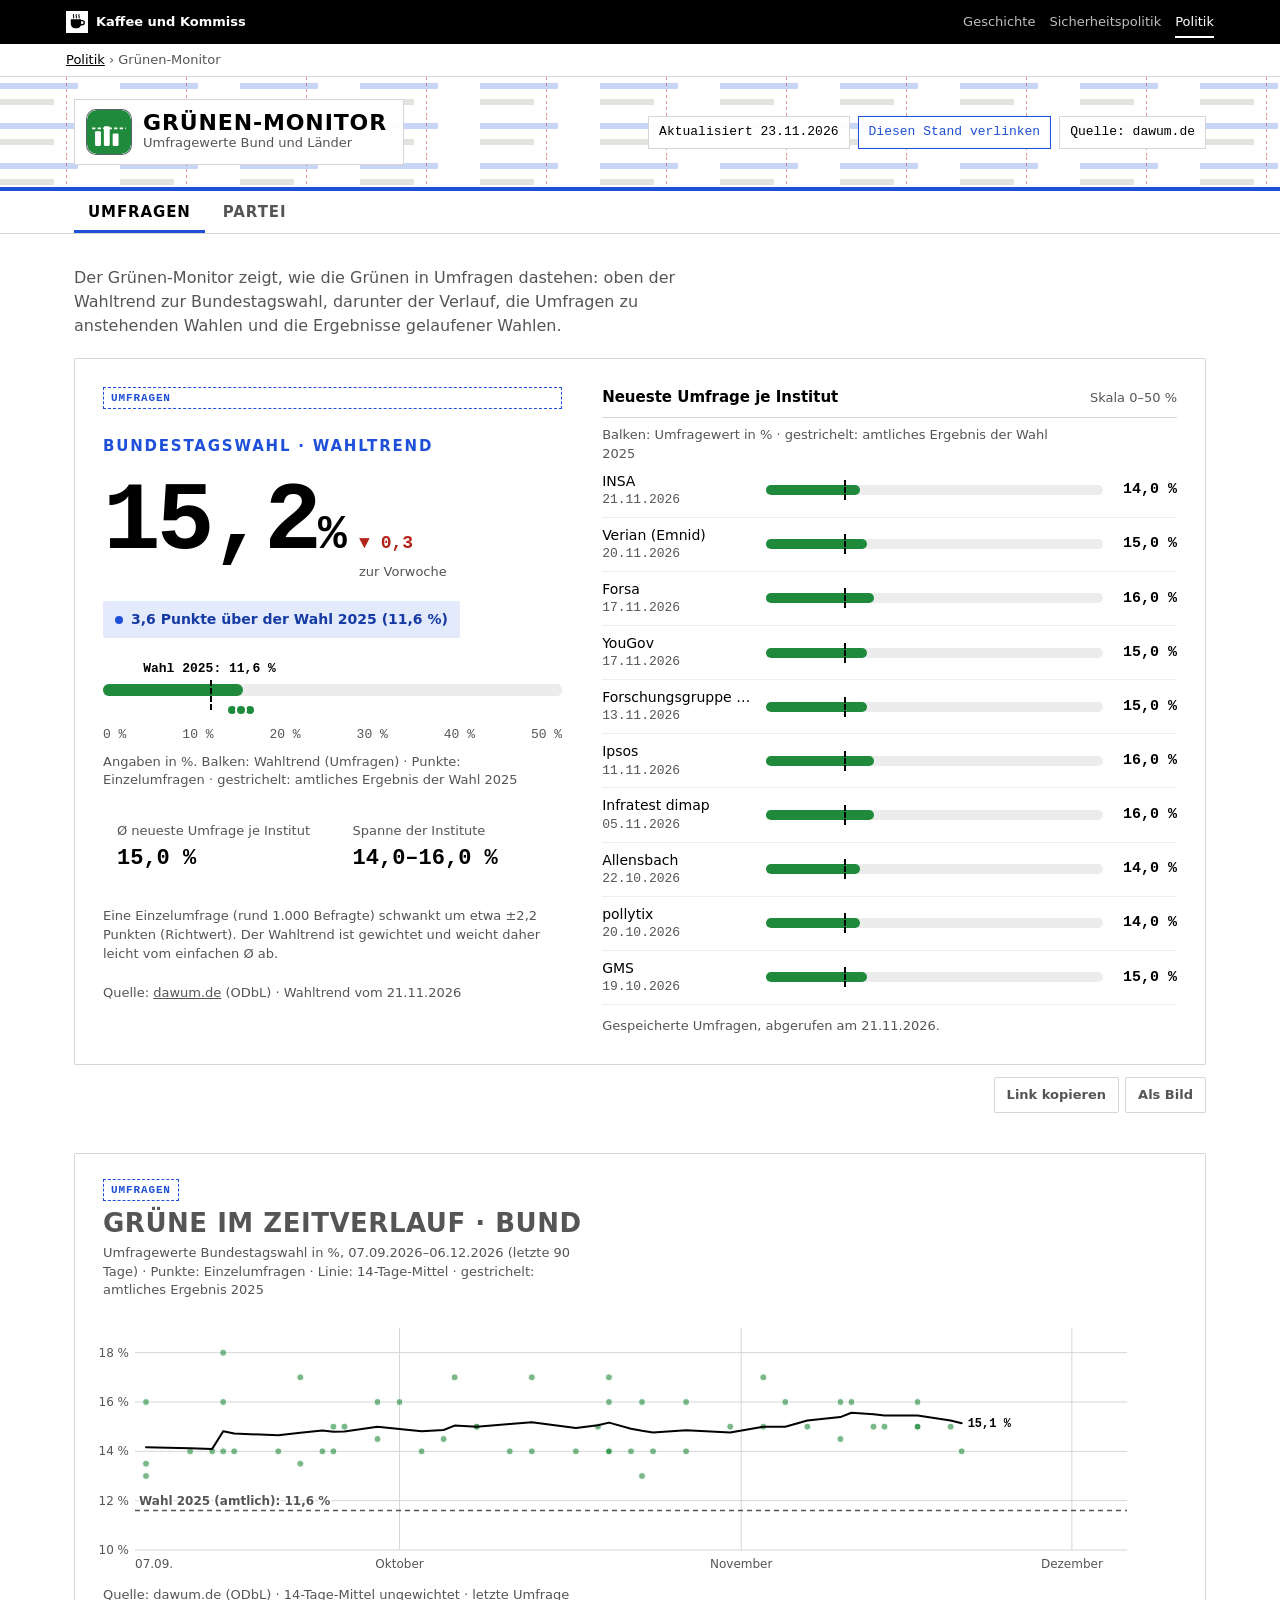
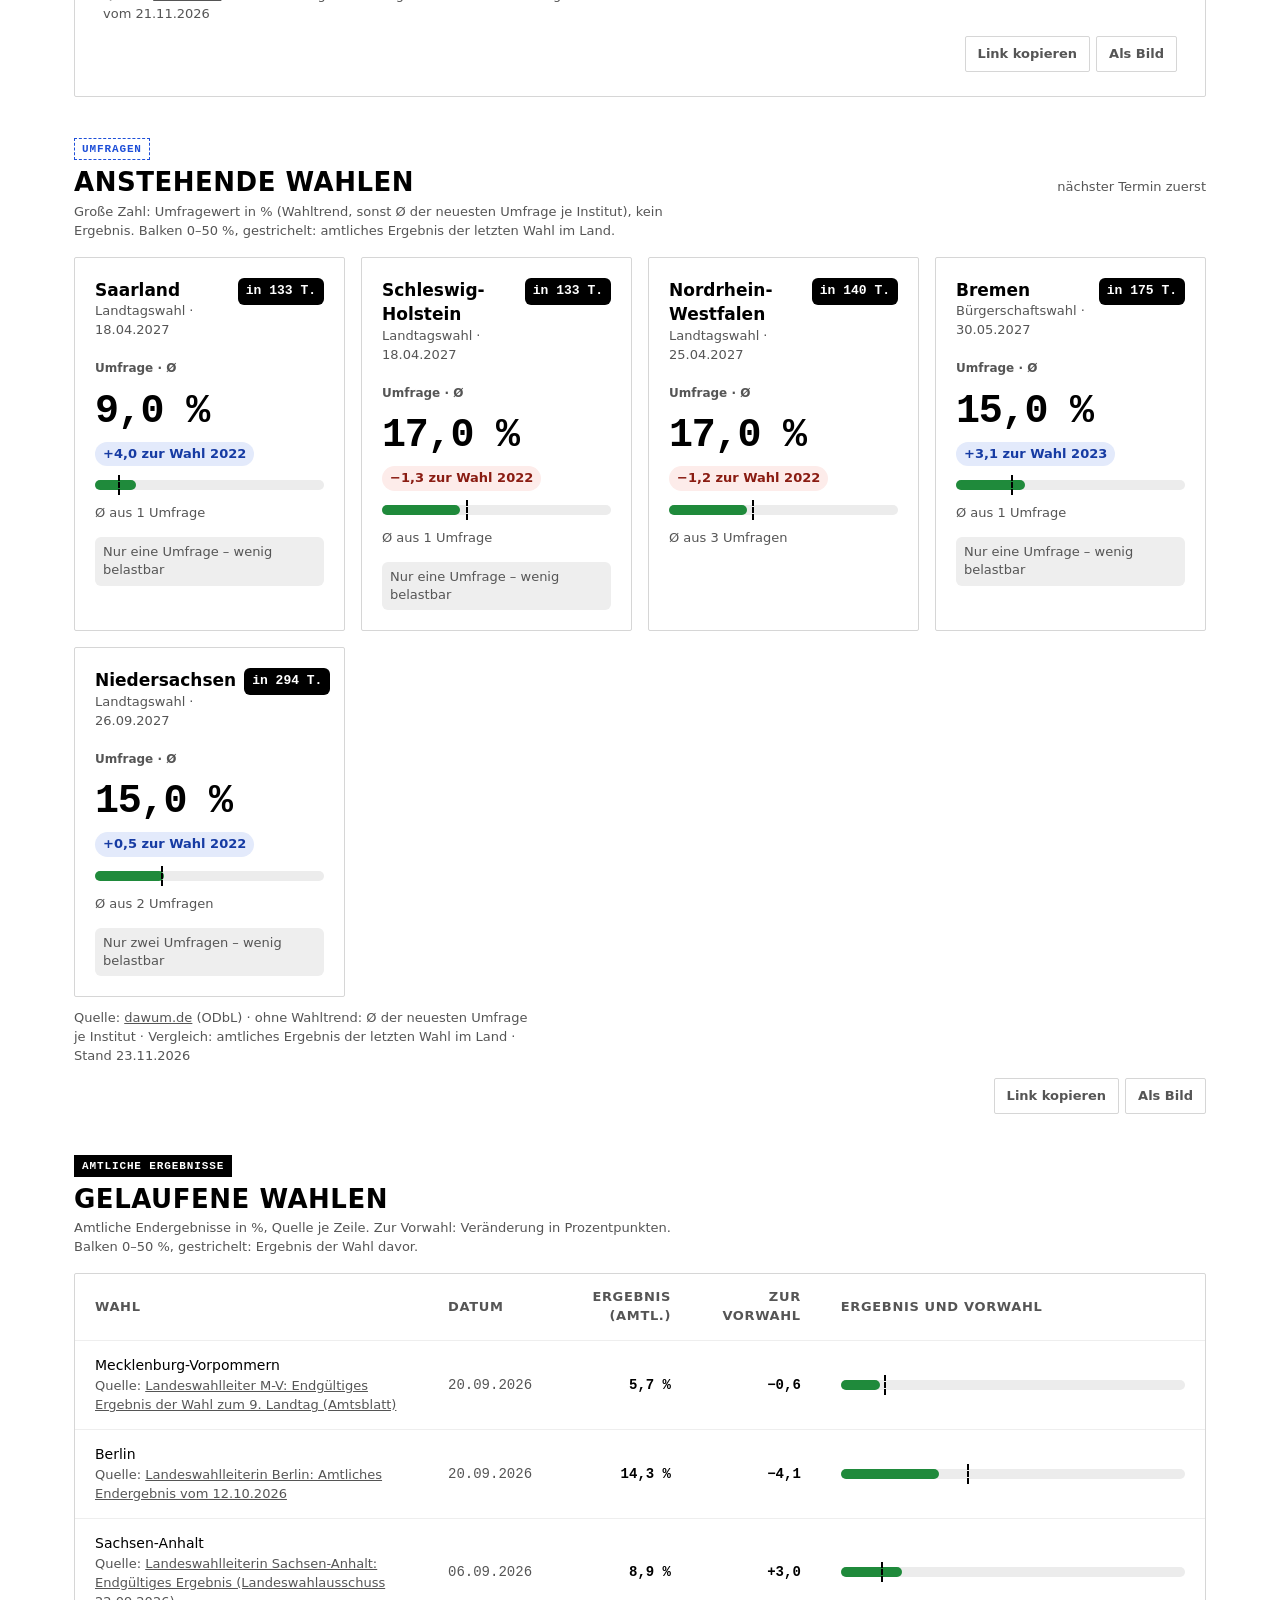
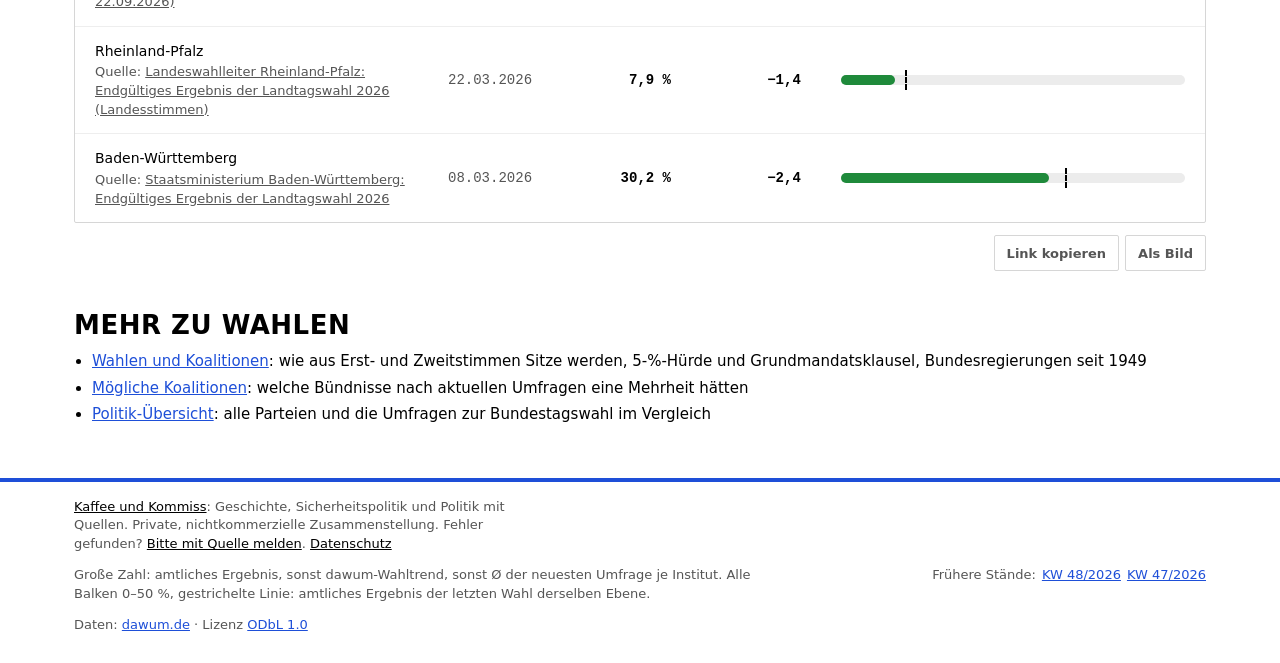
==== commit 8bcef647: "Fußzeile: Meldeweg und Datenschutz verlinken „Bitte mit Quelle melden“ verweist auf https://kaffeeun" ====
--- a/index.html
+++ b/index.html
@@ -319,7 +319,7 @@
 
 <footer>
   <div class="wrap">
-    <p class="kk-satz"><a href="https://kaffeeundkommiss.github.io/">Kaffee und Kommiss</a>: Geschichte, Sicherheitspolitik und Politik mit Quellen. Private, nichtkommerzielle Zusammenstellung.</p>
+    <p class="kk-satz"><a href="https://kaffeeundkommiss.github.io/">Kaffee und Kommiss</a>: Geschichte, Sicherheitspolitik und Politik mit Quellen. Private, nichtkommerzielle Zusammenstellung. Fehler gefunden? <a href="https://kaffeeundkommiss.github.io/kontakt/">Bitte mit Quelle melden</a>. <a href="https://kaffeeundkommiss.github.io/kontakt/#datenschutz">Datenschutz</a></p>
     <span class="erklaer">
       Große Zahl: amtliches Ergebnis, sonst dawum-Wahltrend, sonst Ø der neuesten Umfrage je Institut.
       Alle Balken 0–50 %, gestrichelte Linie: amtliches Ergebnis der letzten Wahl derselben Ebene.
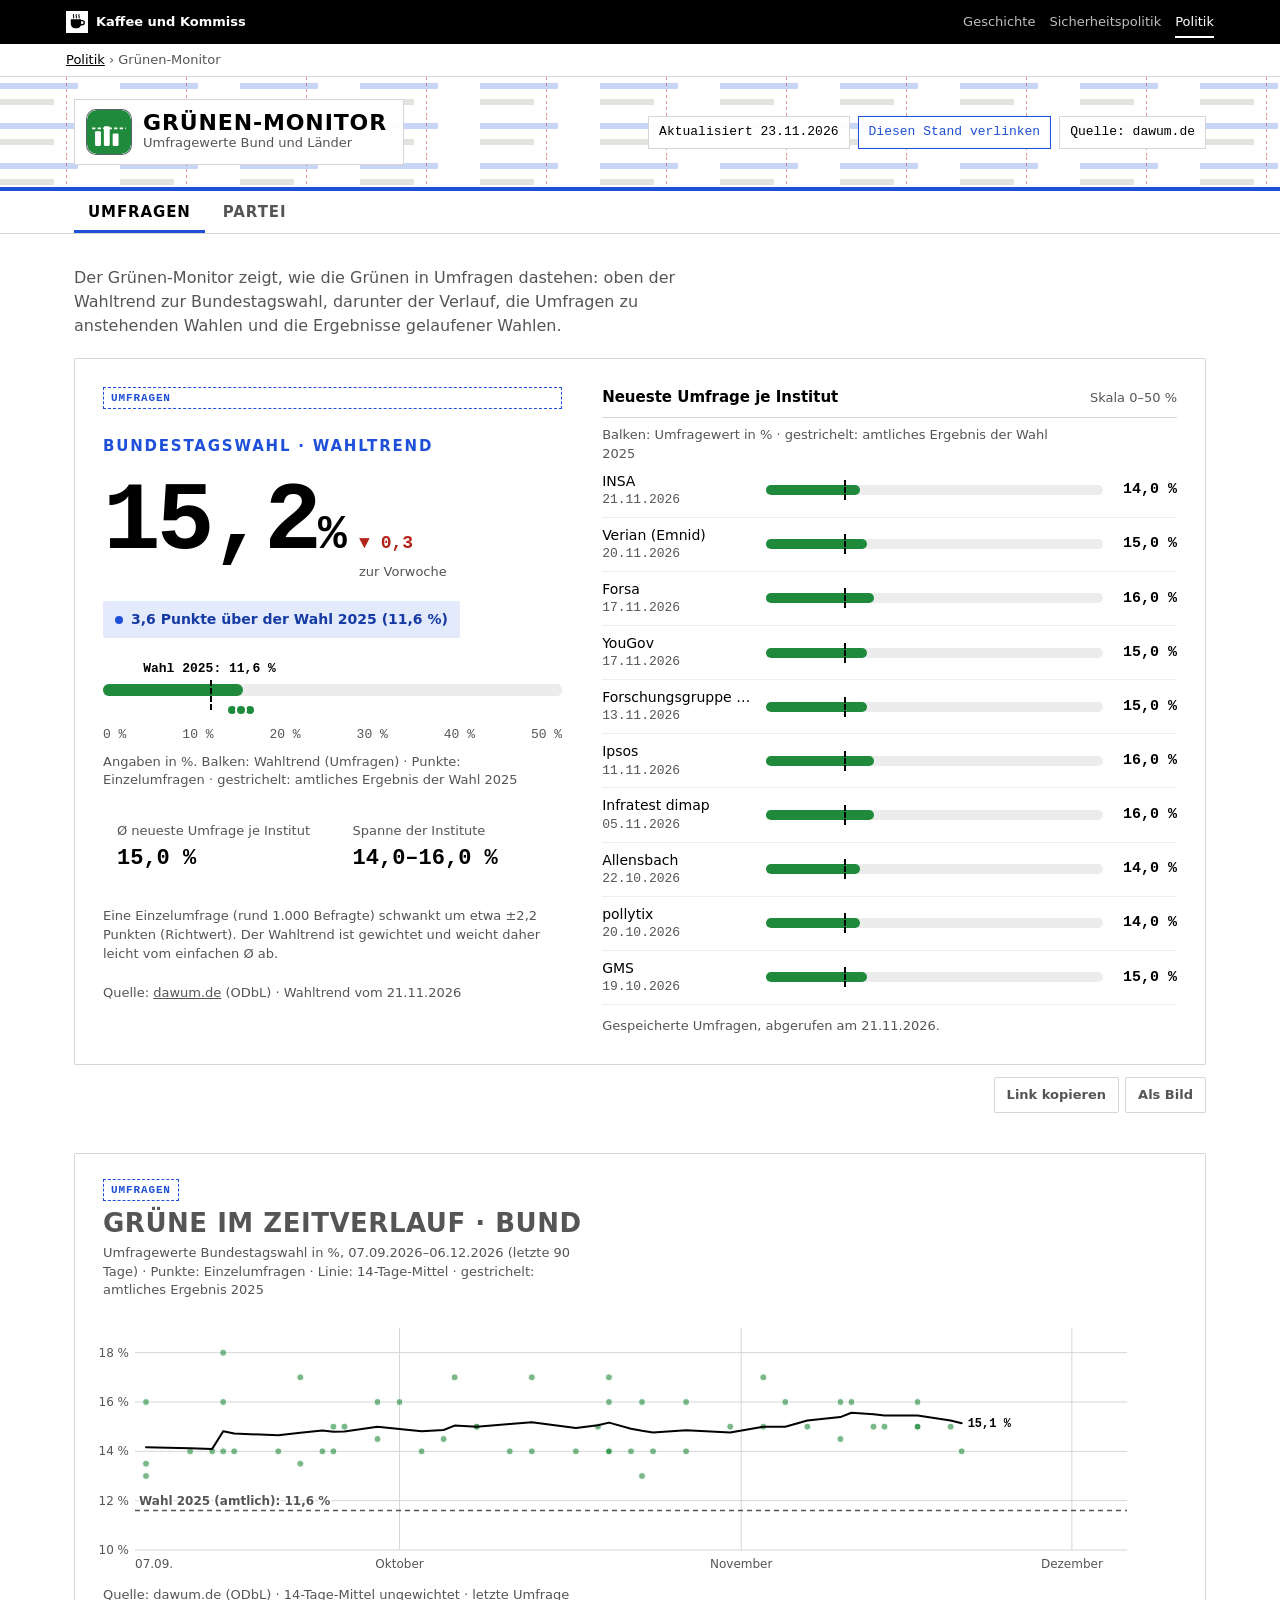
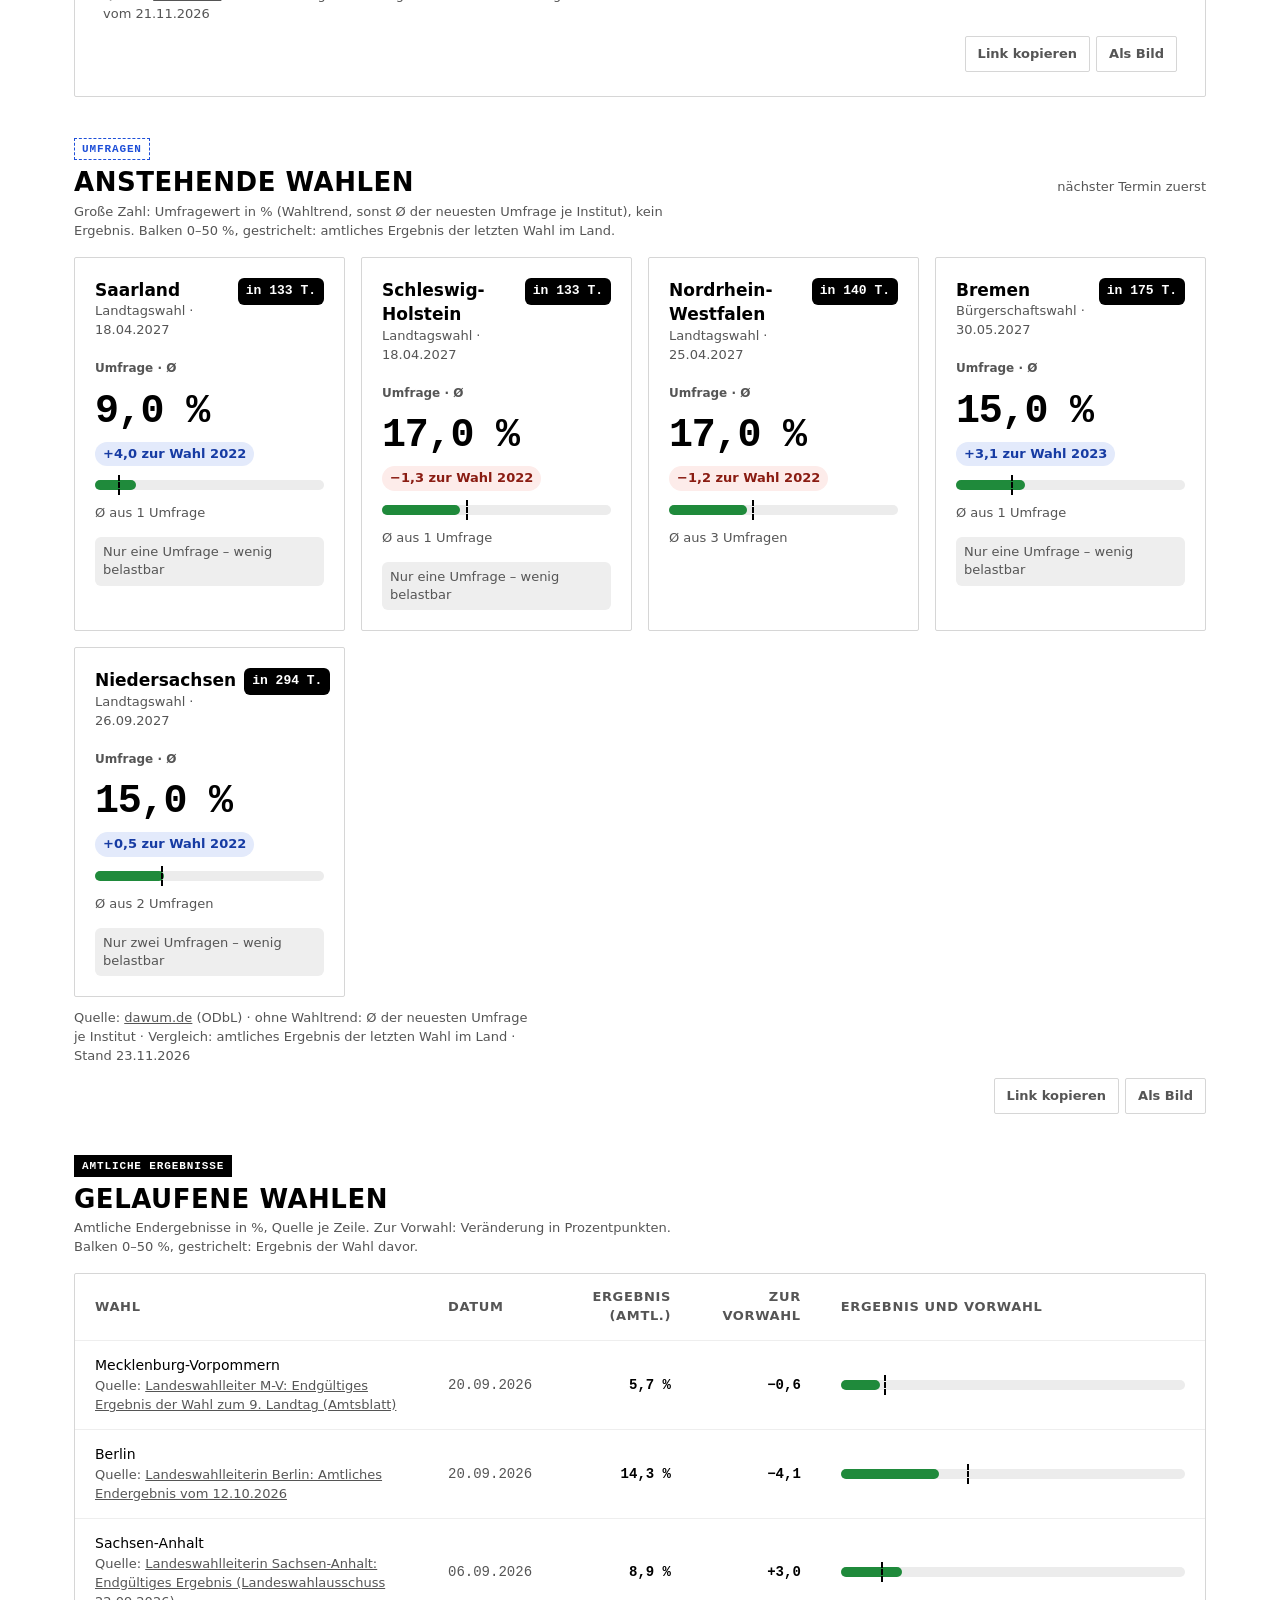
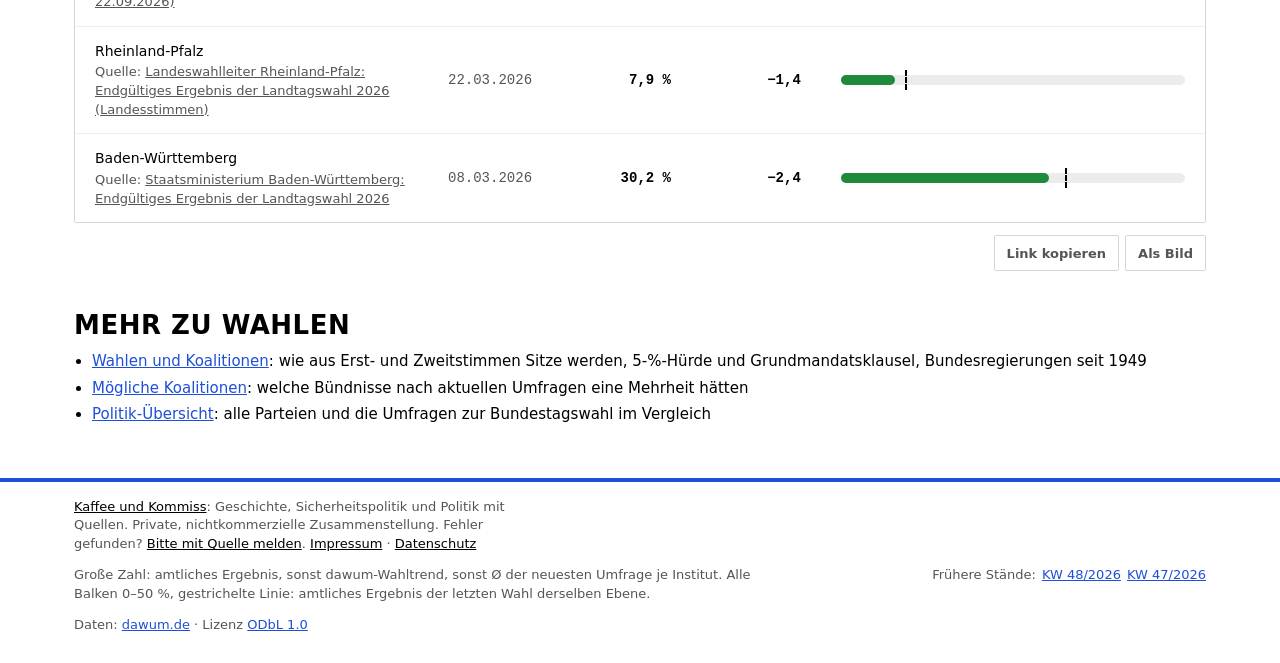
==== commit 52d30a0f: "Fußzeile: Link Impressum ergänzen Co-Authored-By: Claude Opus 5.5 <noreply@anthropic.com> Claude-Ses" ====
--- a/index.html
+++ b/index.html
@@ -319,7 +319,7 @@
 
 <footer>
   <div class="wrap">
-    <p class="kk-satz"><a href="https://kaffeeundkommiss.github.io/">Kaffee und Kommiss</a>: Geschichte, Sicherheitspolitik und Politik mit Quellen. Private, nichtkommerzielle Zusammenstellung. Fehler gefunden? <a href="https://kaffeeundkommiss.github.io/kontakt/">Bitte mit Quelle melden</a>. <a href="https://kaffeeundkommiss.github.io/kontakt/#datenschutz">Datenschutz</a></p>
+    <p class="kk-satz"><a href="https://kaffeeundkommiss.github.io/">Kaffee und Kommiss</a>: Geschichte, Sicherheitspolitik und Politik mit Quellen. Private, nichtkommerzielle Zusammenstellung. Fehler gefunden? <a href="https://kaffeeundkommiss.github.io/kontakt/">Bitte mit Quelle melden</a>. <a href="https://kaffeeundkommiss.github.io/kontakt/#impressum">Impressum</a> · <a href="https://kaffeeundkommiss.github.io/kontakt/#datenschutz">Datenschutz</a></p>
     <span class="erklaer">
       Große Zahl: amtliches Ergebnis, sonst dawum-Wahltrend, sonst Ø der neuesten Umfrage je Institut.
       Alle Balken 0–50 %, gestrichelte Linie: amtliches Ergebnis der letzten Wahl derselben Ebene.
